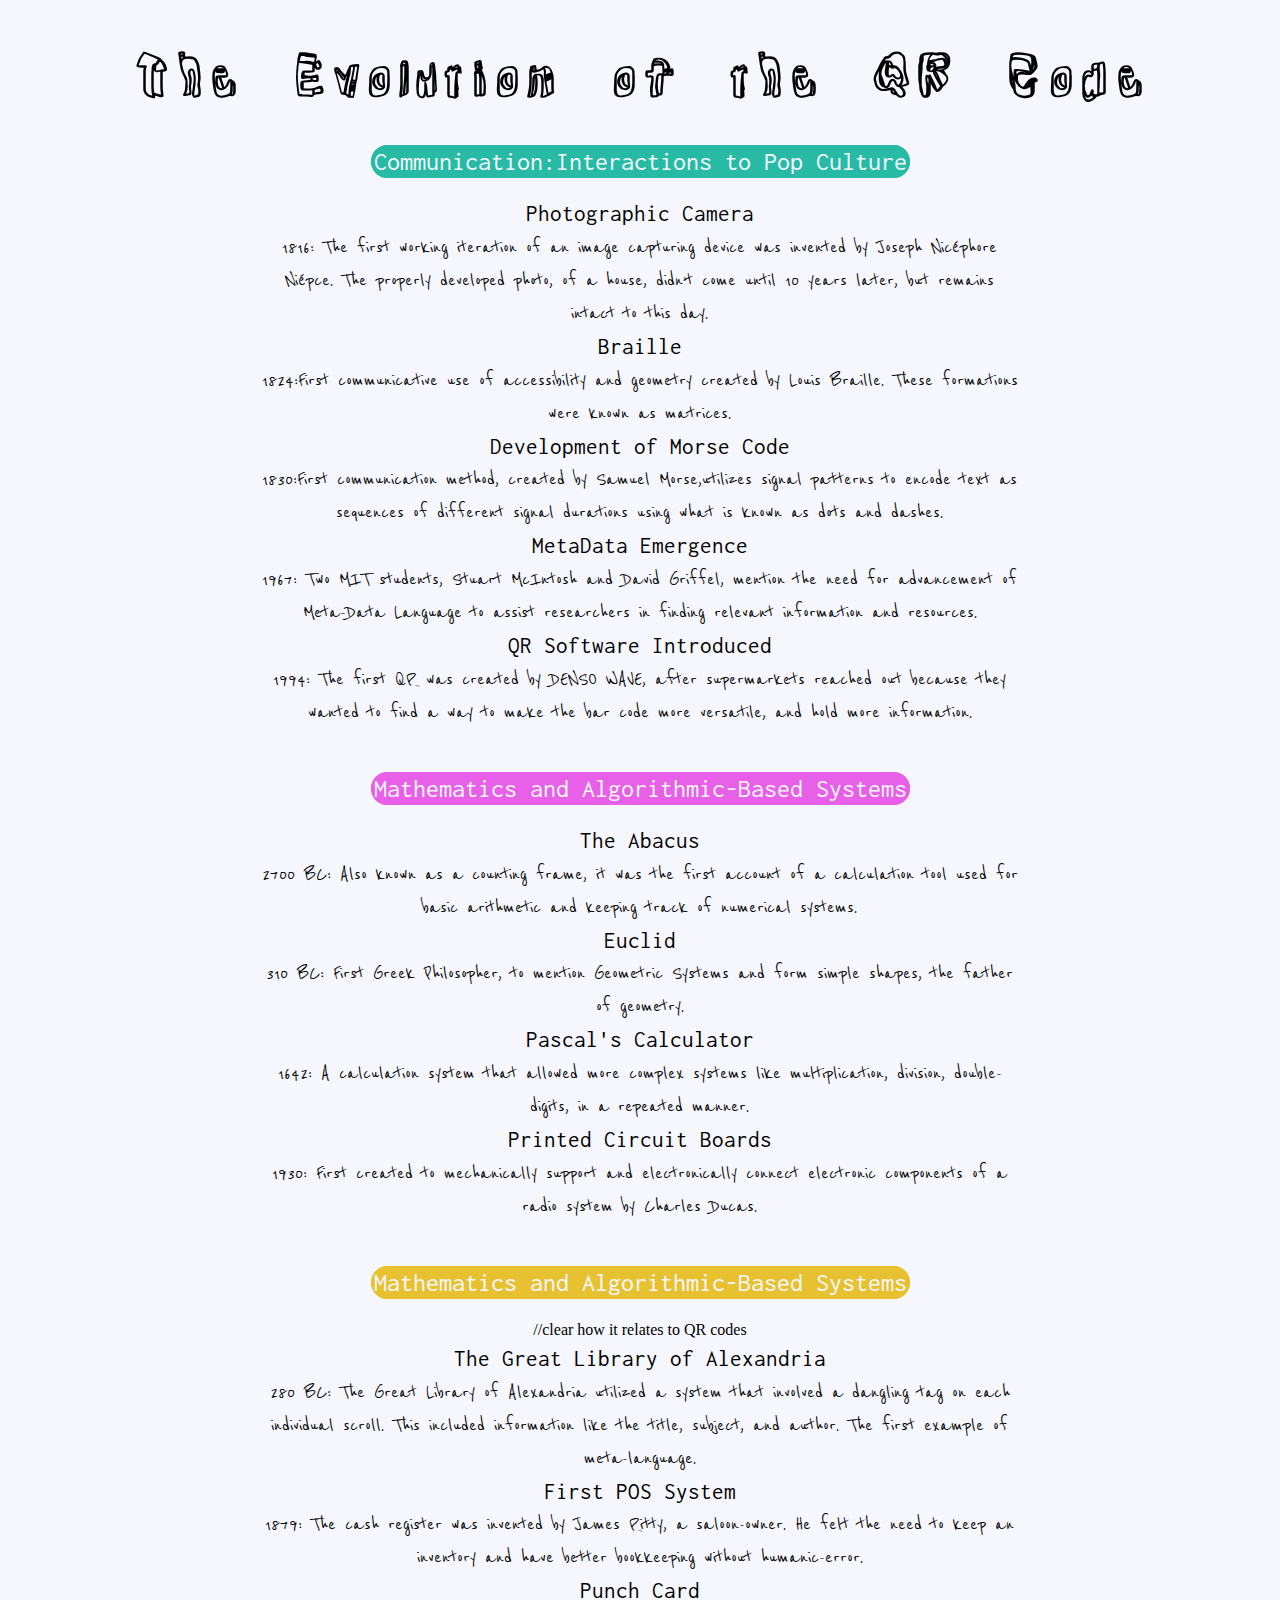
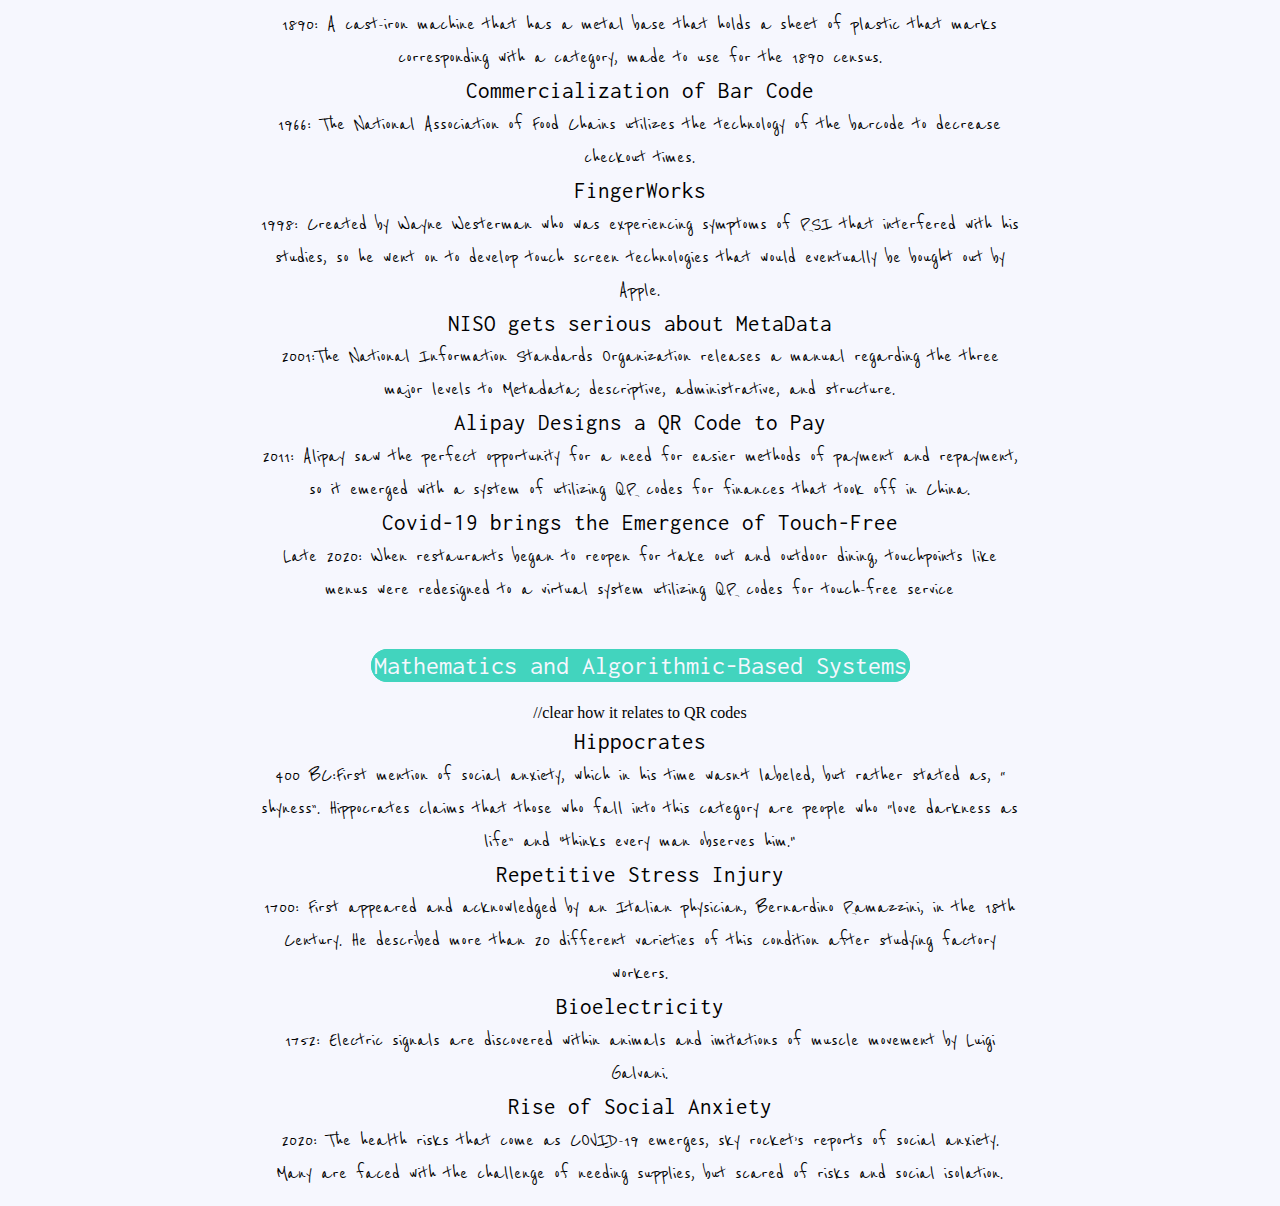
==== legacymap/index.html @ d1afb084 "Add files via upload" ====
<!DOCTYPE html>
<html lang="en" dir="ltr">
  <head>
    <link rel="stylesheet" href="styles.css">
    <link rel="preconnect" href="https://fonts.googleapis.com">
    <link rel="preconnect" href="https://fonts.gstatic.com" crossorigin>
    <link href="https://fonts.googleapis.com/css2?family=Inconsolata:wght@500&family=Reenie+Beanie&family=Rock+3D&display=swap" rel="stylesheet">
    <meta charset="utf-8">
    <title>Draft Two of Evolution of QR Code</title>
  </head>
  <body>
    <h1> The Evolution of the QR Code </h1>
    <div class="Communication:Interactions to Pop Culture">
      <p1> Communication:Interactions to Pop Culture </p1>
      <dl>
        <dt>Photographic Camera</dt>
        <dd>1816: The first working iteration of an image capturing device was invented by Joseph Nicéphore Niépce. The properly developed photo, of a house, didn’t come until 10 years later, but remains intact to this day.</dd>
        <dt>Braille</dt>
        <dd>1824:First communicative use of accessibility and geometry created by Louis Braille. These formations were known as matrices.</dd>
        <dt>Development of Morse Code</dt>
        <dd>1830:First communication method, created by Samuel Morse,utilizes signal patterns to encode text as sequences of different signal durations using what is known as dots and dashes. </dd>
        <dt>MetaData Emergence</dt>
        <dd>1967: Two MIT students, Stuart McIntosh and David Griffel, mention the need for advancement of Meta-Data Language to assist researchers in finding relevant information and resources.</dd>
        <dt>QR Software Introduced </dt>
        <dd>1994: The first QR was created by DENSO WAVE, after supermarkets reached out because they wanted to find a way to make the bar code more versatile, and hold more information. </dd>
      </dl>
        &nbsp;
      <div class="Mathematics and Algorithmic-Based Systems">
        <p2> Mathematics and Algorithmic-Based Systems </p2>
        <dl>
          <dt>The Abacus</dt>
          <dd>2700 BC: Also known as a counting frame, it was the first account of a calculation tool used for basic arithmetic and keeping track of numerical systems.</dd>
          <dt>Euclid</dt>
          <dd>310 BC: First Greek Philosopher, to mention Geometric Systems and form simple shapes, the father of geometry.</dd>
          <dt>Pascal's Calculator</dt>
          <dd>1642: A calculation system that allowed more complex systems like multiplication, division, double-digits, in a repeated manner.</dd>
          <dt>Printed Circuit Boards</dt>
          <dd>1930: First created to mechanically support and electronically connect electronic components of a radio system by Charles Ducas. </dd>
        </dl>
        &nbsp;
        <div class="Systems and their Uses: From Government, to Health, to Finance">
          <p3> Mathematics and Algorithmic-Based Systems </p3>
          <dl> //clear how it relates to QR codes
            <dt>The Great Library of Alexandria</dt>
            <dd>280 BC: The Great Library of Alexandria utilized a system that involved a dangling tag on each individual scroll. This included information like the title, subject, and author. The first example of meta-language.</dd>
            <dt>First POS System</dt>
            <dd>1879: The cash register was invented by James Ritty, a saloon-owner. He felt the need to keep an inventory and have better bookkeeping without humanic-error. </dd>
            <dt>Punch Card</dt>
            <dd>1890: A cast-iron machine that has a metal base that holds a sheet of plastic that marks corresponding with a category, made to use for the 1890 census.</dd>
            <dt>Commercialization of Bar Code</dt>
            <dd>1966: The National Association of Food Chains utilizes the technology of the barcode to decrease checkout times.</dd>
            <dt>FingerWorks</dt>
            <dd>1998: Created by Wayne Westerman who was experiencing symptoms of RSI that interfered with his studies, so he went on to develop touch screen technologies that would eventually be bought out by Apple. </dd>
            <dt>NISO gets serious about MetaData</dt>
            <dd>2001:The National Information Standards Organization releases a manual regarding the three major levels to Metadata; descriptive, administrative, and structure.</dd>
            <dt>Alipay Designs a QR Code to Pay</dt>
            <dd>2011: Alipay saw the perfect opportunity for a need for easier methods of payment and repayment, so it emerged with a system of utilizing QR codes for finances that took off in China. </dd>
            <dt>Covid-19 brings the Emergence of Touch-Free</dt>
            <dd>Late 2020: When restaurants began to reopen for take out and outdoor dining, touchpoints like menus were redesigned to a virtual system utilizing QR codes for touch-free service</dd>
          </dl>
          &nbsp;
          <div class="The Individual: Their Usage and Nautral Humanistic Influences ">
            <p4> Mathematics and Algorithmic-Based Systems </p4>
            <dl> //clear how it relates to QR codes
              <dt>Hippocrates</dt>
              <dd>400 BC:First mention of social anxiety, which in his time wasn’t labeled, but rather stated as, “ shyness”. Hippocrates claims that those who fall into this category are people who “love darkness as life” and "thinks every man observes him." </dd>
              <dt>Repetitive Stress Injury</dt>
              <dd>1700: First appeared and acknowledged by an Italian physician, Bernardino Ramazzini, in the 18th Century. He described more than 20 different varieties of this condition after studying factory workers.</dd>
              <dt>Bioelectricity</dt>
              <dd>1752: Electric signals are discovered within animals and imitations of muscle movement by Luigi Galvani. </dd>
              <dt>Rise of Social Anxiety </dt>
              <dd>2020: The health risks that come as COVID-19 emerges, sky rocket’s reports of social anxiety. Many are faced with the challenge of needing supplies, but scared of risks and social isolation. </dd>
            </dl>
          </div>
        </div>
      </div>
    </div>
    <a
  </body>
</html>
---- legacymap/styles.css ----
body {
  background-color: #f6f7fe;
  text-align: center;
  line-height: 1.5;
}

h1 {
  font-family: 'Rock 3D', cursive;
  font-size: 50px;
  text-align: center;
}

p1 {
  border:3px solid;
  background: #27BAA4;
  font-size: 26px;
  color: #f6f7fe;
  border-color: #27BAA4;
  border-radius: 40px;
  font-family: 'Inconsolata', monospace;
}

p2 {
  border:3px solid;
  background: #E85FE8;
  font-size: 26px;
  color: #f6f7fe;
  border-color: #E85FE8;
  border-radius: 40px;
  font-family: 'Inconsolata', monospace;
}

p3 {
  border:3px solid;
  background: #E8C131;
  font-size: 26px;
  color: #f6f7fe;
  border-color: #E8C131;
  border-radius: 40px;
  font-family: 'Inconsolata', monospace;
}

p4 {
  border:3px solid;
  background: #42D4BE;
  font-size: 26px;
  color: #f6f7fe;
  border-color: #42D4BE;
  border-radius: 40px;
  font-family: 'Inconsolata', monospace;
}


dt {
  font-size: 22.5px;
  font-family: 'Inconsolata', monospace;
  margin: auto;
  width: 60%;
  border: .5px solid #00000;
}

dd {
  font-size: 22px;
  font-family: 'Reenie Beanie', cursive;
  margin: auto;
  width: 60%;
  border: .5px solid #00000;
}
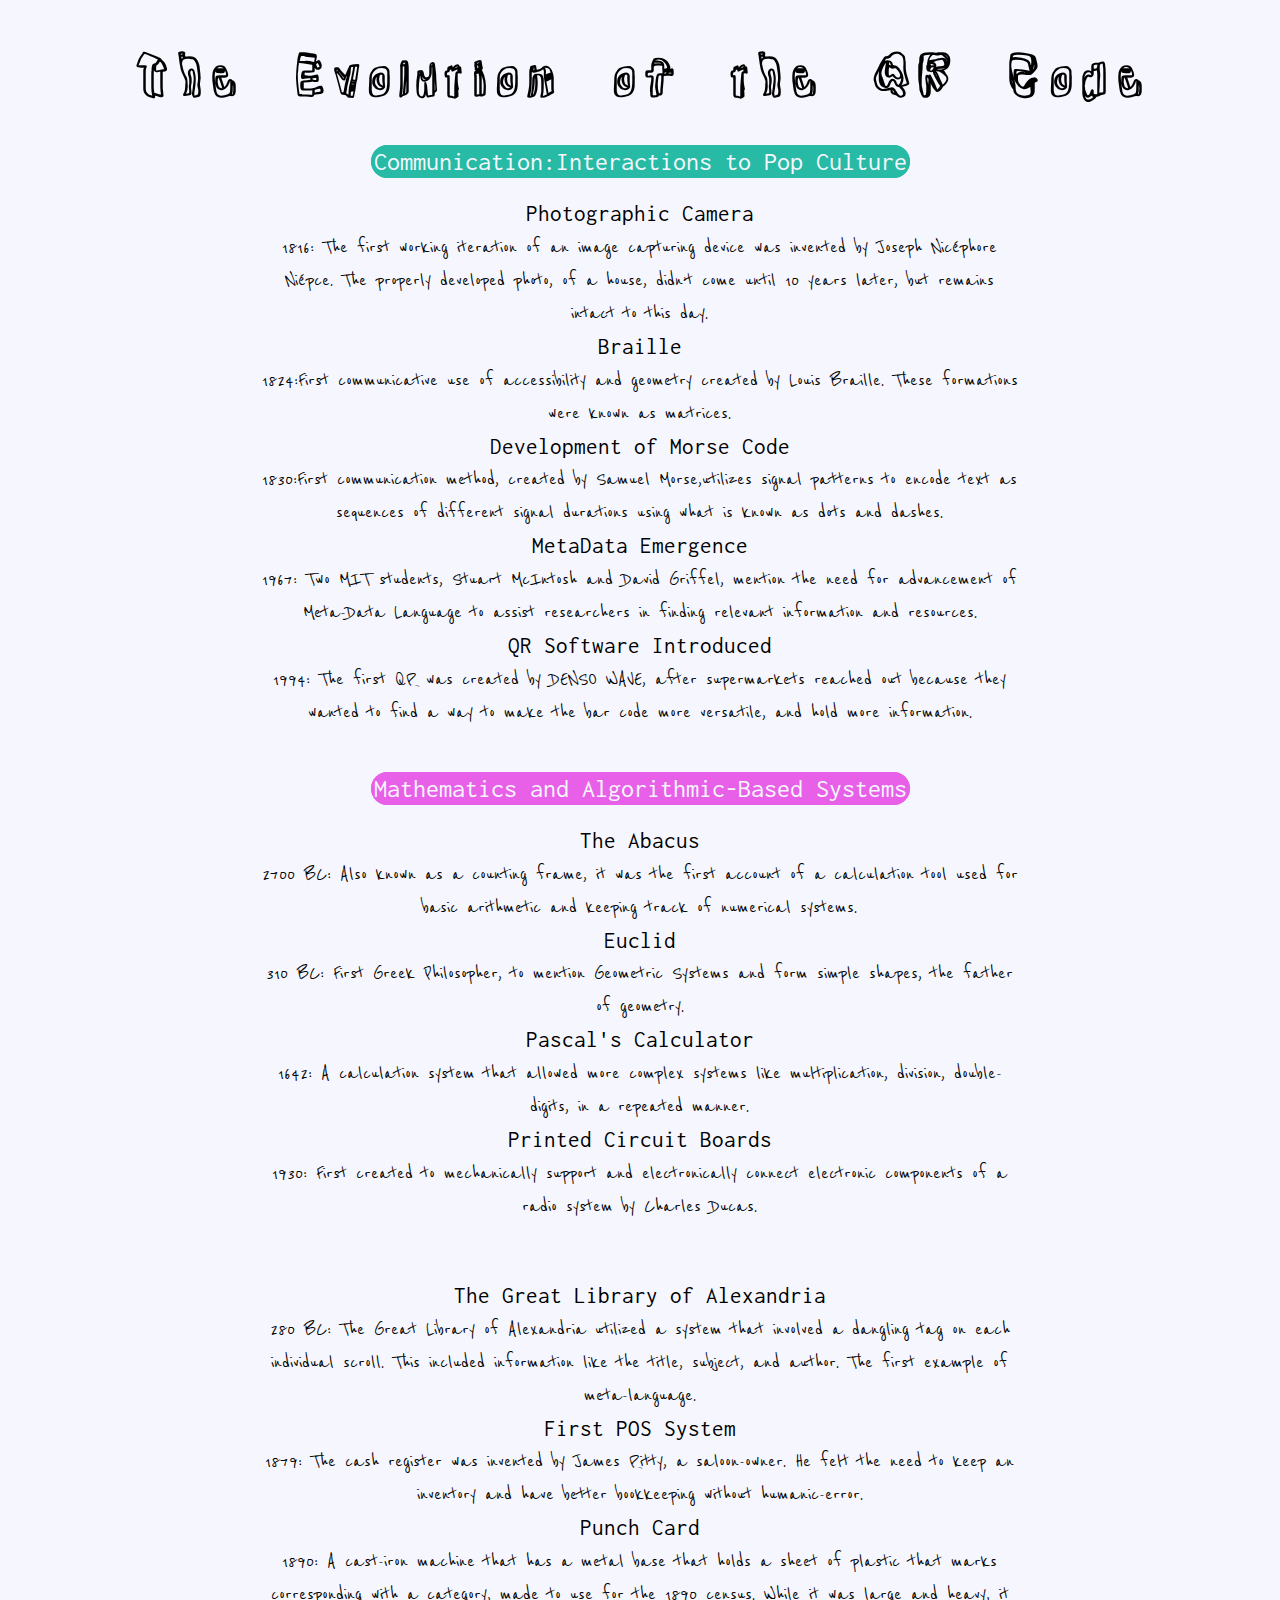
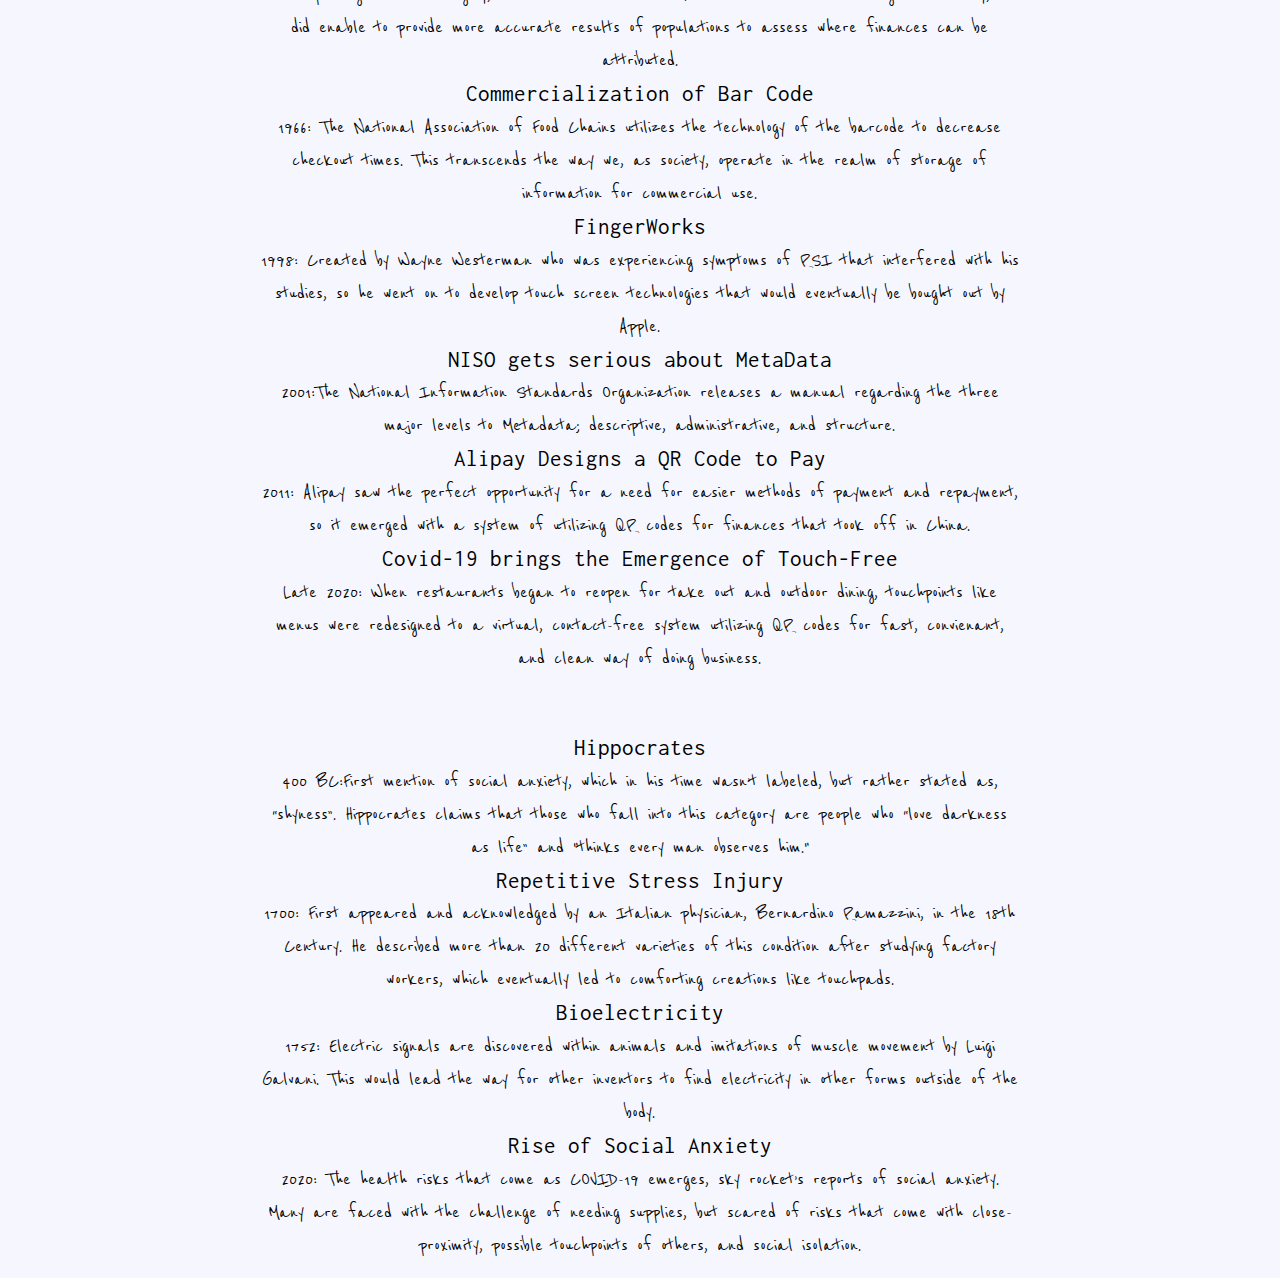
==== commit fc7ed524: "Update index.html" ====
--- a/legacymap/index.html
+++ b/legacymap/index.html
@@ -39,16 +39,15 @@
         </dl>
         &nbsp;
         <div class="Systems and their Uses: From Government, to Health, to Finance">
-          <p3> Mathematics and Algorithmic-Based Systems </p3>
-          <dl> //clear how it relates to QR codes
+          <dl>
             <dt>The Great Library of Alexandria</dt>
             <dd>280 BC: The Great Library of Alexandria utilized a system that involved a dangling tag on each individual scroll. This included information like the title, subject, and author. The first example of meta-language.</dd>
             <dt>First POS System</dt>
             <dd>1879: The cash register was invented by James Ritty, a saloon-owner. He felt the need to keep an inventory and have better bookkeeping without humanic-error. </dd>
             <dt>Punch Card</dt>
-            <dd>1890: A cast-iron machine that has a metal base that holds a sheet of plastic that marks corresponding with a category, made to use for the 1890 census.</dd>
+            <dd>1890: A cast-iron machine that has a metal base that holds a sheet of plastic that marks corresponding with a category, made to use for the 1890 census. While it was large and heavy, it did enable to provide more accurate results of populations to assess where finances can be attributed.</dd>
             <dt>Commercialization of Bar Code</dt>
-            <dd>1966: The National Association of Food Chains utilizes the technology of the barcode to decrease checkout times.</dd>
+            <dd>1966: The National Association of Food Chains utilizes the technology of the barcode to decrease checkout times. This transcends the way we, as society, operate in the realm of storage of information for commercial use. </dd>
             <dt>FingerWorks</dt>
             <dd>1998: Created by Wayne Westerman who was experiencing symptoms of RSI that interfered with his studies, so he went on to develop touch screen technologies that would eventually be bought out by Apple. </dd>
             <dt>NISO gets serious about MetaData</dt>
@@ -56,25 +55,23 @@
             <dt>Alipay Designs a QR Code to Pay</dt>
             <dd>2011: Alipay saw the perfect opportunity for a need for easier methods of payment and repayment, so it emerged with a system of utilizing QR codes for finances that took off in China. </dd>
             <dt>Covid-19 brings the Emergence of Touch-Free</dt>
-            <dd>Late 2020: When restaurants began to reopen for take out and outdoor dining, touchpoints like menus were redesigned to a virtual system utilizing QR codes for touch-free service</dd>
+            <dd>Late 2020: When restaurants began to reopen for take out and outdoor dining, touchpoints like menus were redesigned to a virtual, contact-free system utilizing QR codes for fast, convienant, and clean way of doing business.</dd>
           </dl>
           &nbsp;
           <div class="The Individual: Their Usage and Nautral Humanistic Influences ">
-            <p4> Mathematics and Algorithmic-Based Systems </p4>
-            <dl> //clear how it relates to QR codes
+            <dl>
               <dt>Hippocrates</dt>
-              <dd>400 BC:First mention of social anxiety, which in his time wasn’t labeled, but rather stated as, “ shyness”. Hippocrates claims that those who fall into this category are people who “love darkness as life” and "thinks every man observes him." </dd>
+              <dd>400 BC:First mention of social anxiety, which in his time wasn’t labeled, but rather stated as, “shyness”. Hippocrates claims that those who fall into this category are people who “love darkness as life” and "thinks every man observes him." </dd>
               <dt>Repetitive Stress Injury</dt>
-              <dd>1700: First appeared and acknowledged by an Italian physician, Bernardino Ramazzini, in the 18th Century. He described more than 20 different varieties of this condition after studying factory workers.</dd>
+              <dd>1700: First appeared and acknowledged by an Italian physician, Bernardino Ramazzini, in the 18th Century. He described more than 20 different varieties of this condition after studying factory workers, which eventually led to comforting creations like touchpads. </dd>
               <dt>Bioelectricity</dt>
-              <dd>1752: Electric signals are discovered within animals and imitations of muscle movement by Luigi Galvani. </dd>
+              <dd>1752: Electric signals are discovered within animals and imitations of muscle movement by Luigi Galvani. This would lead the way for other inventors to find electricity in other forms outside of the body.</dd>
               <dt>Rise of Social Anxiety </dt>
-              <dd>2020: The health risks that come as COVID-19 emerges, sky rocket’s reports of social anxiety. Many are faced with the challenge of needing supplies, but scared of risks and social isolation. </dd>
+              <dd>2020: The health risks that come as COVID-19 emerges, sky rocket’s reports of social anxiety. Many are faced with the challenge of needing supplies, but scared of risks that come with close-proximity, possible touchpoints of others, and social isolation. </dd>
             </dl>
           </div>
         </div>
       </div>
     </div>
-    <a
   </body>
 </html>
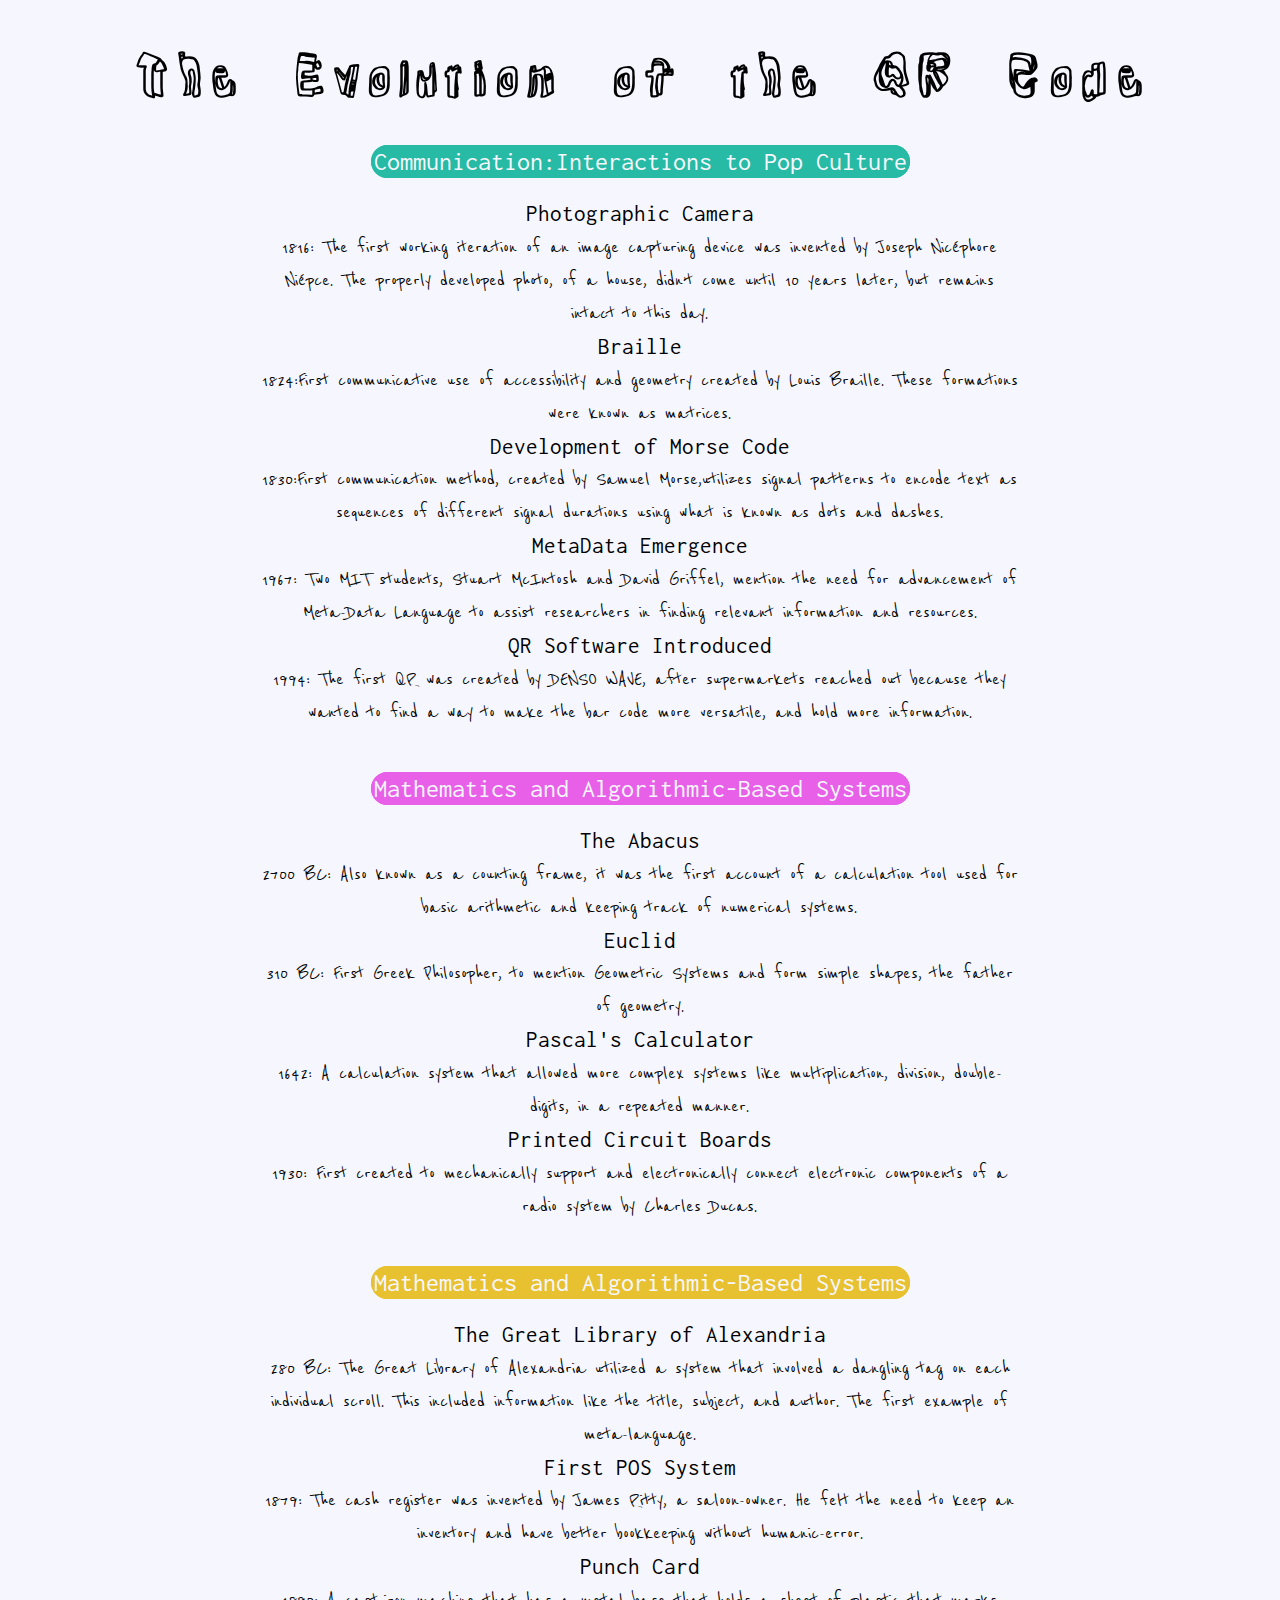
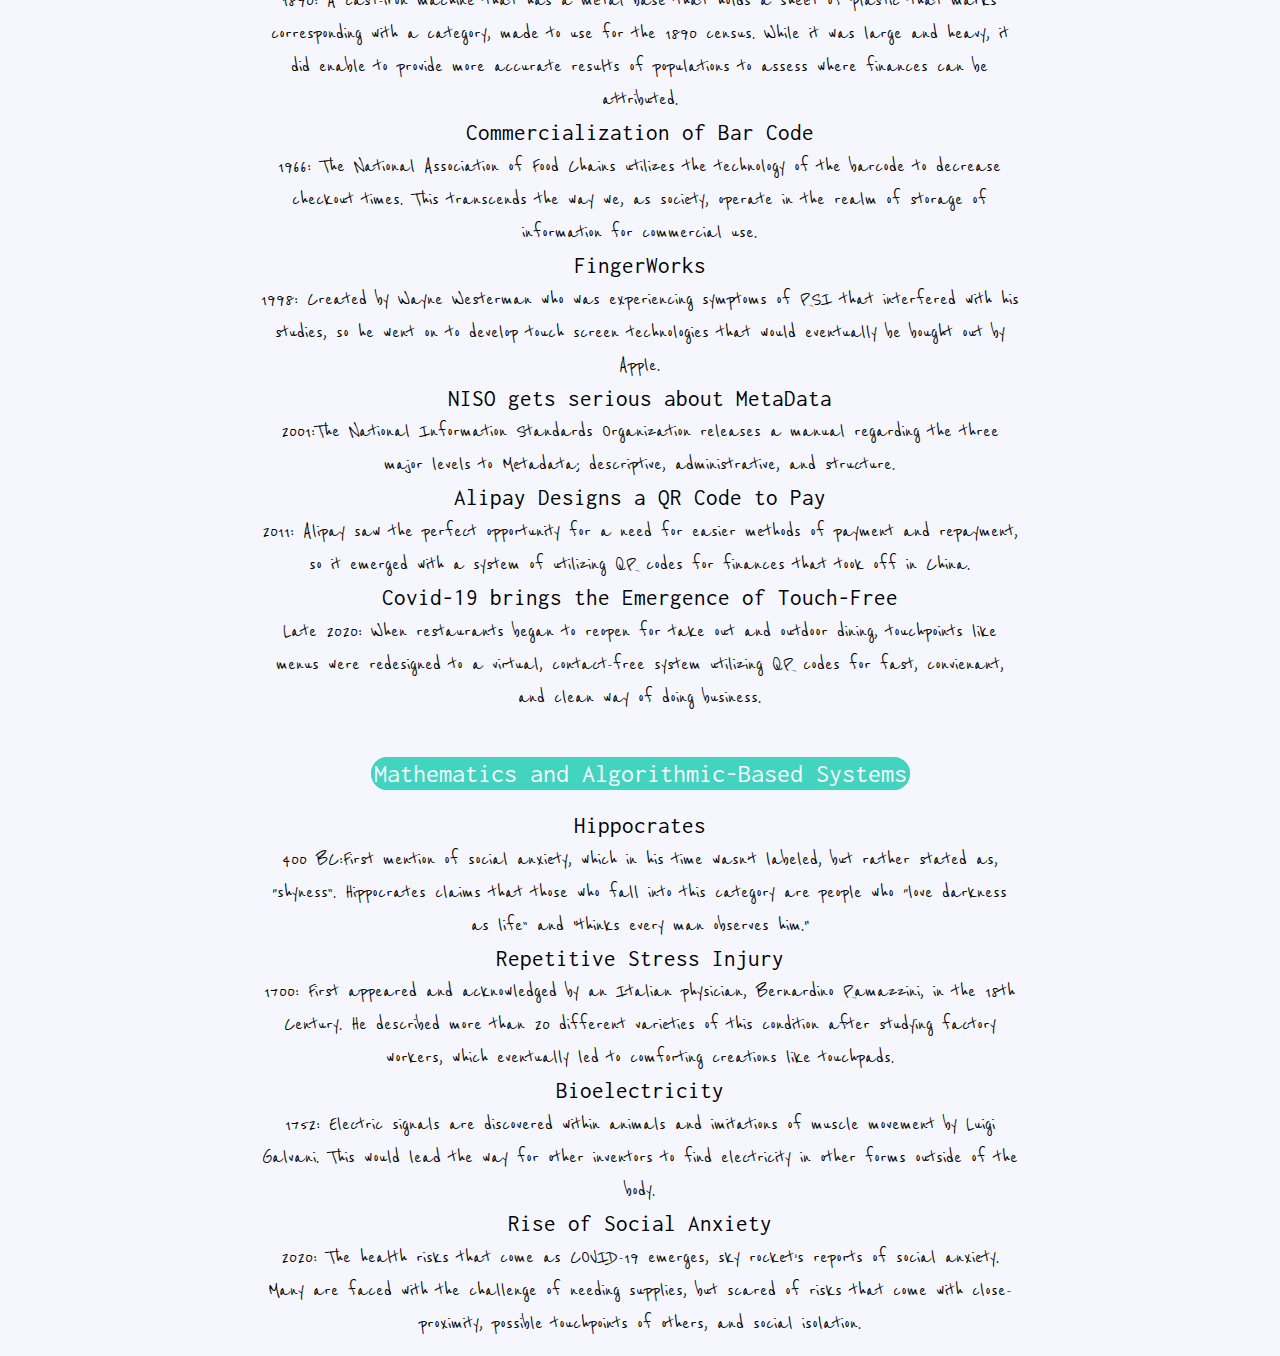
==== commit bb0fecc0: "Update index.html" ====
--- a/legacymap/index.html
+++ b/legacymap/index.html
@@ -39,6 +39,7 @@
         </dl>
         &nbsp;
         <div class="Systems and their Uses: From Government, to Health, to Finance">
+          <p3> Mathematics and Algorithmic-Based Systems </p3>
           <dl>
             <dt>The Great Library of Alexandria</dt>
             <dd>280 BC: The Great Library of Alexandria utilized a system that involved a dangling tag on each individual scroll. This included information like the title, subject, and author. The first example of meta-language.</dd>
@@ -59,6 +60,7 @@
           </dl>
           &nbsp;
           <div class="The Individual: Their Usage and Nautral Humanistic Influences ">
+            <p4> Mathematics and Algorithmic-Based Systems </p4>
             <dl>
               <dt>Hippocrates</dt>
               <dd>400 BC:First mention of social anxiety, which in his time wasn’t labeled, but rather stated as, “shyness”. Hippocrates claims that those who fall into this category are people who “love darkness as life” and "thinks every man observes him." </dd>
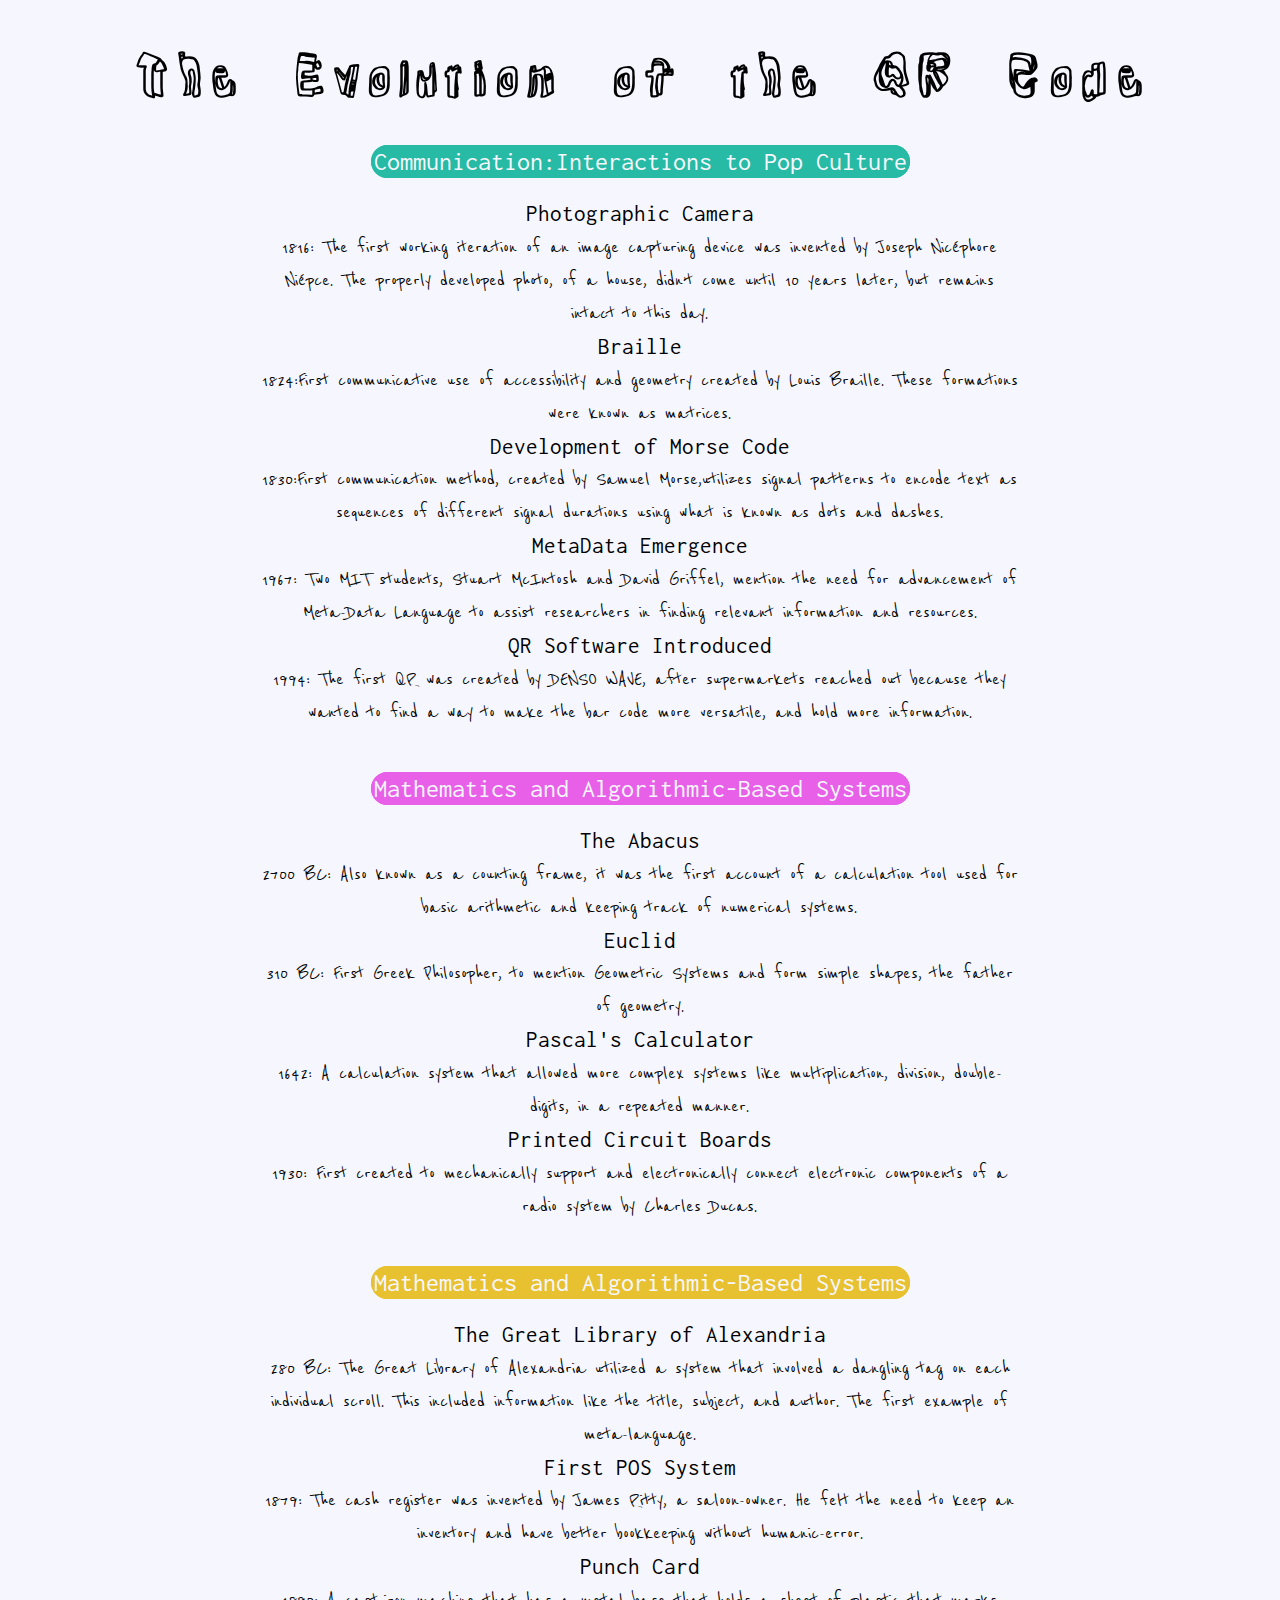
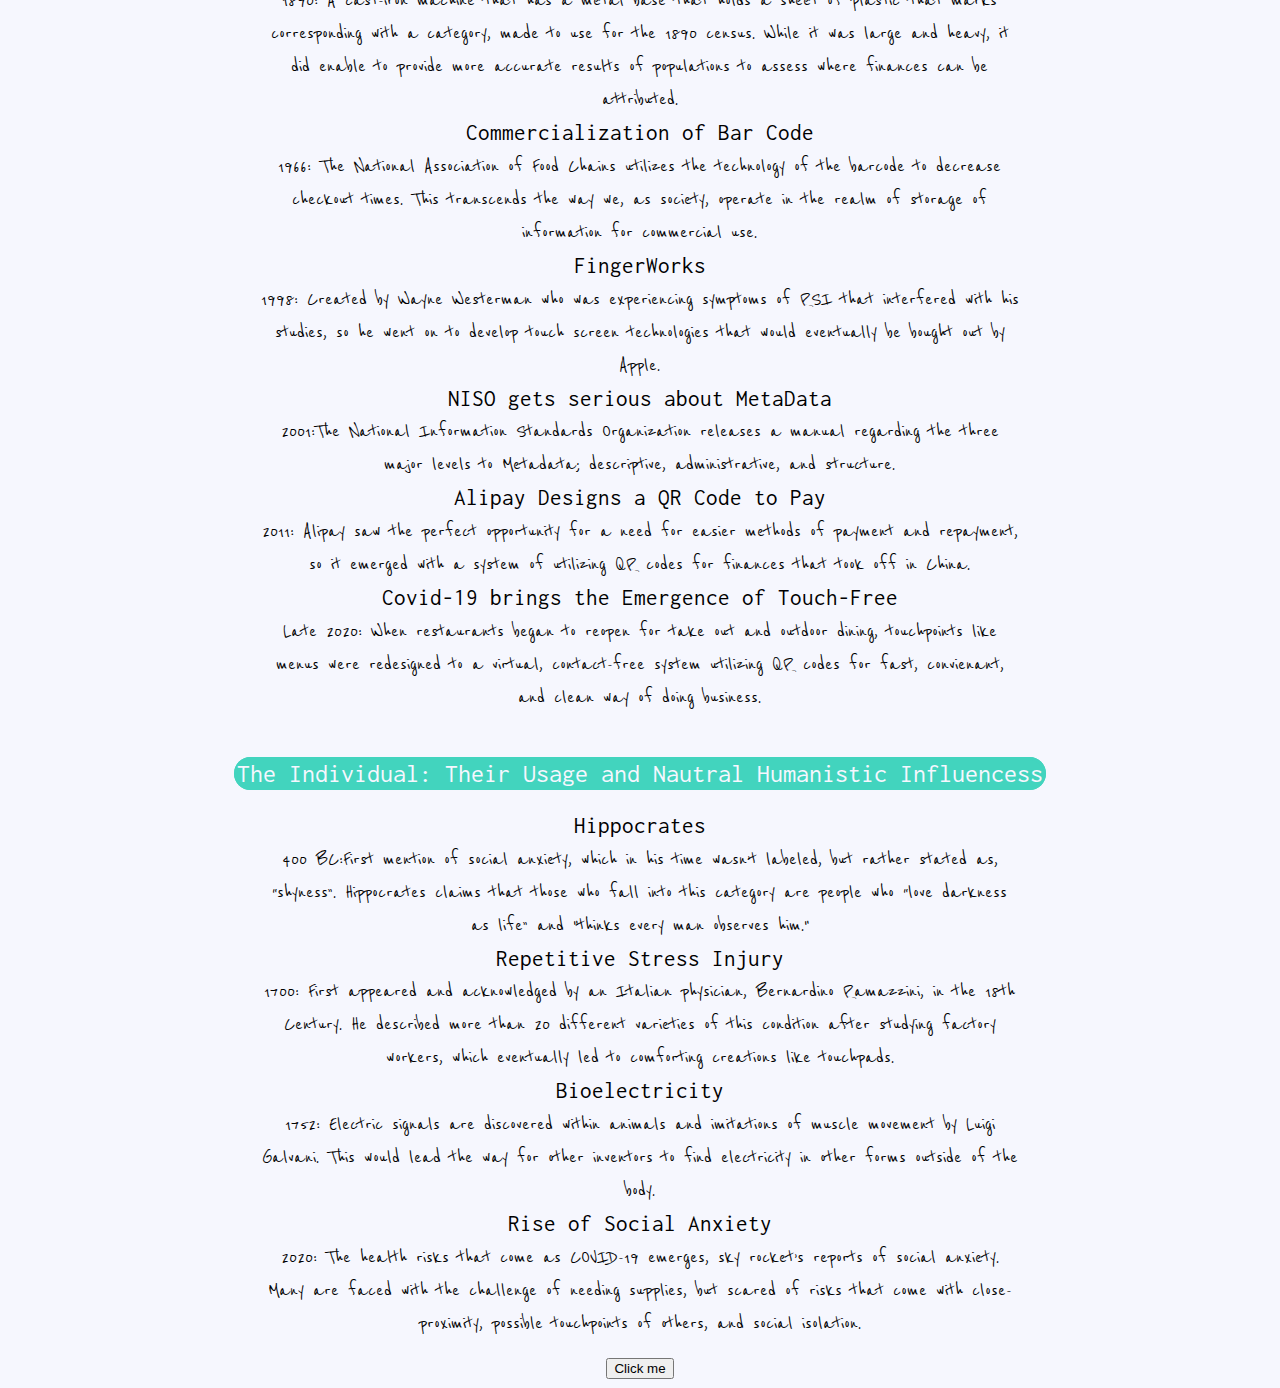
==== commit 2a1b055d: "Update index.html" ====
--- a/legacymap/index.html
+++ b/legacymap/index.html
@@ -60,7 +60,7 @@
           </dl>
           &nbsp;
           <div class="The Individual: Their Usage and Nautral Humanistic Influences ">
-            <p4> Mathematics and Algorithmic-Based Systems </p4>
+            <p4> The Individual: Their Usage and Nautral Humanistic Influencess </p4>
             <dl>
               <dt>Hippocrates</dt>
               <dd>400 BC:First mention of social anxiety, which in his time wasn’t labeled, but rather stated as, “shyness”. Hippocrates claims that those who fall into this category are people who “love darkness as life” and "thinks every man observes him." </dd>
@@ -71,6 +71,7 @@
               <dt>Rise of Social Anxiety </dt>
               <dd>2020: The health risks that come as COVID-19 emerges, sky rocket’s reports of social anxiety. Many are faced with the challenge of needing supplies, but scared of risks that come with close-proximity, possible touchpoints of others, and social isolation. </dd>
             </dl>
+            <button type="submit" formaction="other.html">Click me</button>
           </div>
         </div>
       </div>
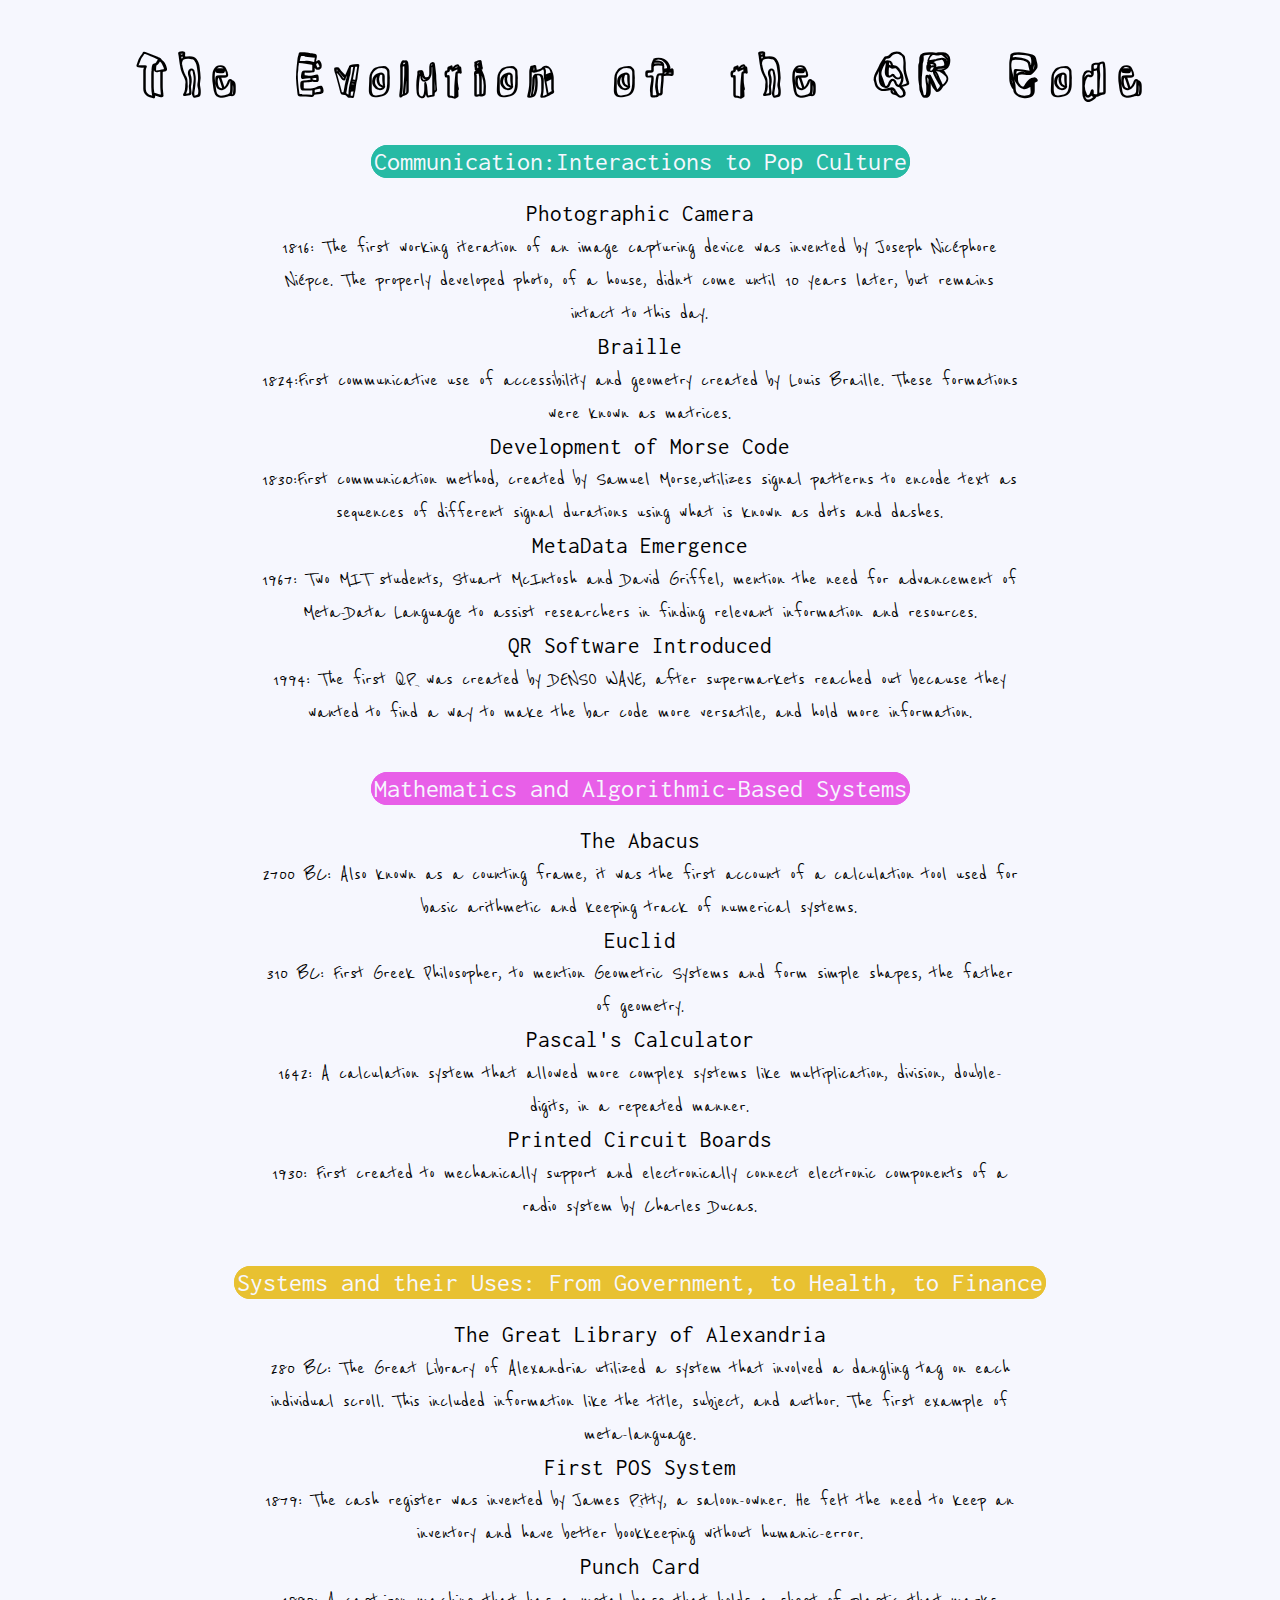
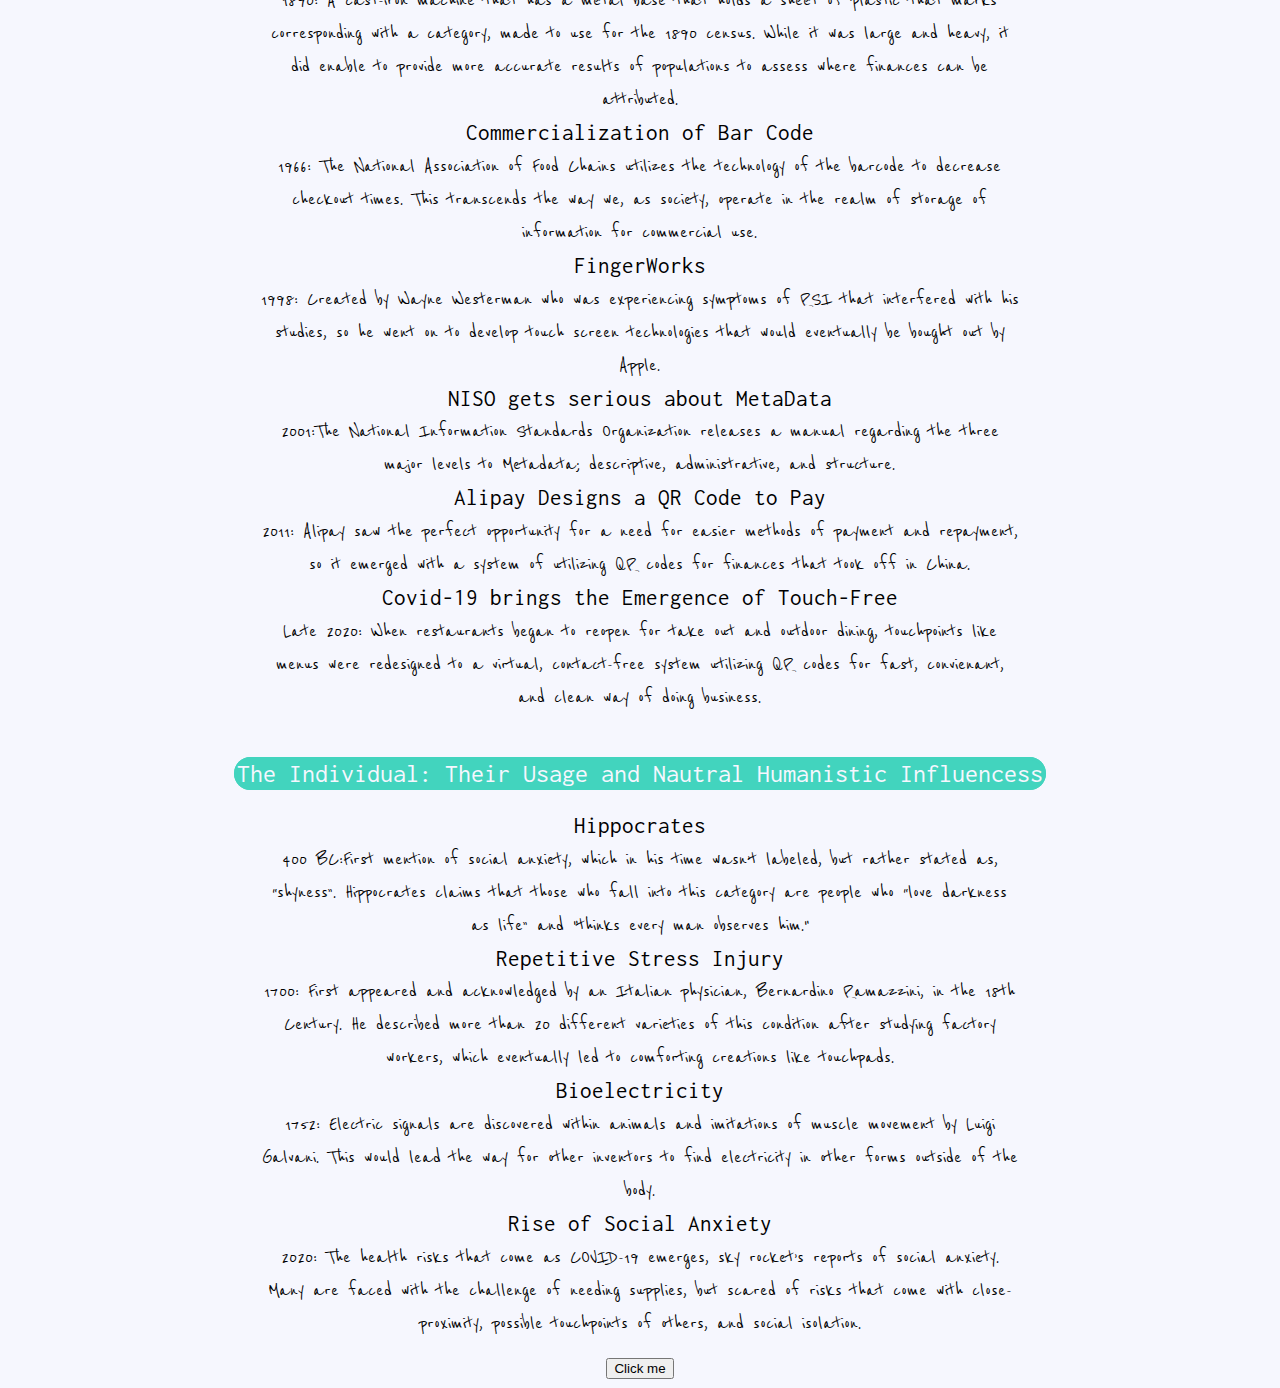
==== commit d8146ba5: "Update index.html" ====
--- a/legacymap/index.html
+++ b/legacymap/index.html
@@ -39,7 +39,7 @@
         </dl>
         &nbsp;
         <div class="Systems and their Uses: From Government, to Health, to Finance">
-          <p3> Mathematics and Algorithmic-Based Systems </p3>
+          <p3> Systems and their Uses: From Government, to Health, to Finance </p3>
           <dl>
             <dt>The Great Library of Alexandria</dt>
             <dd>280 BC: The Great Library of Alexandria utilized a system that involved a dangling tag on each individual scroll. This included information like the title, subject, and author. The first example of meta-language.</dd>
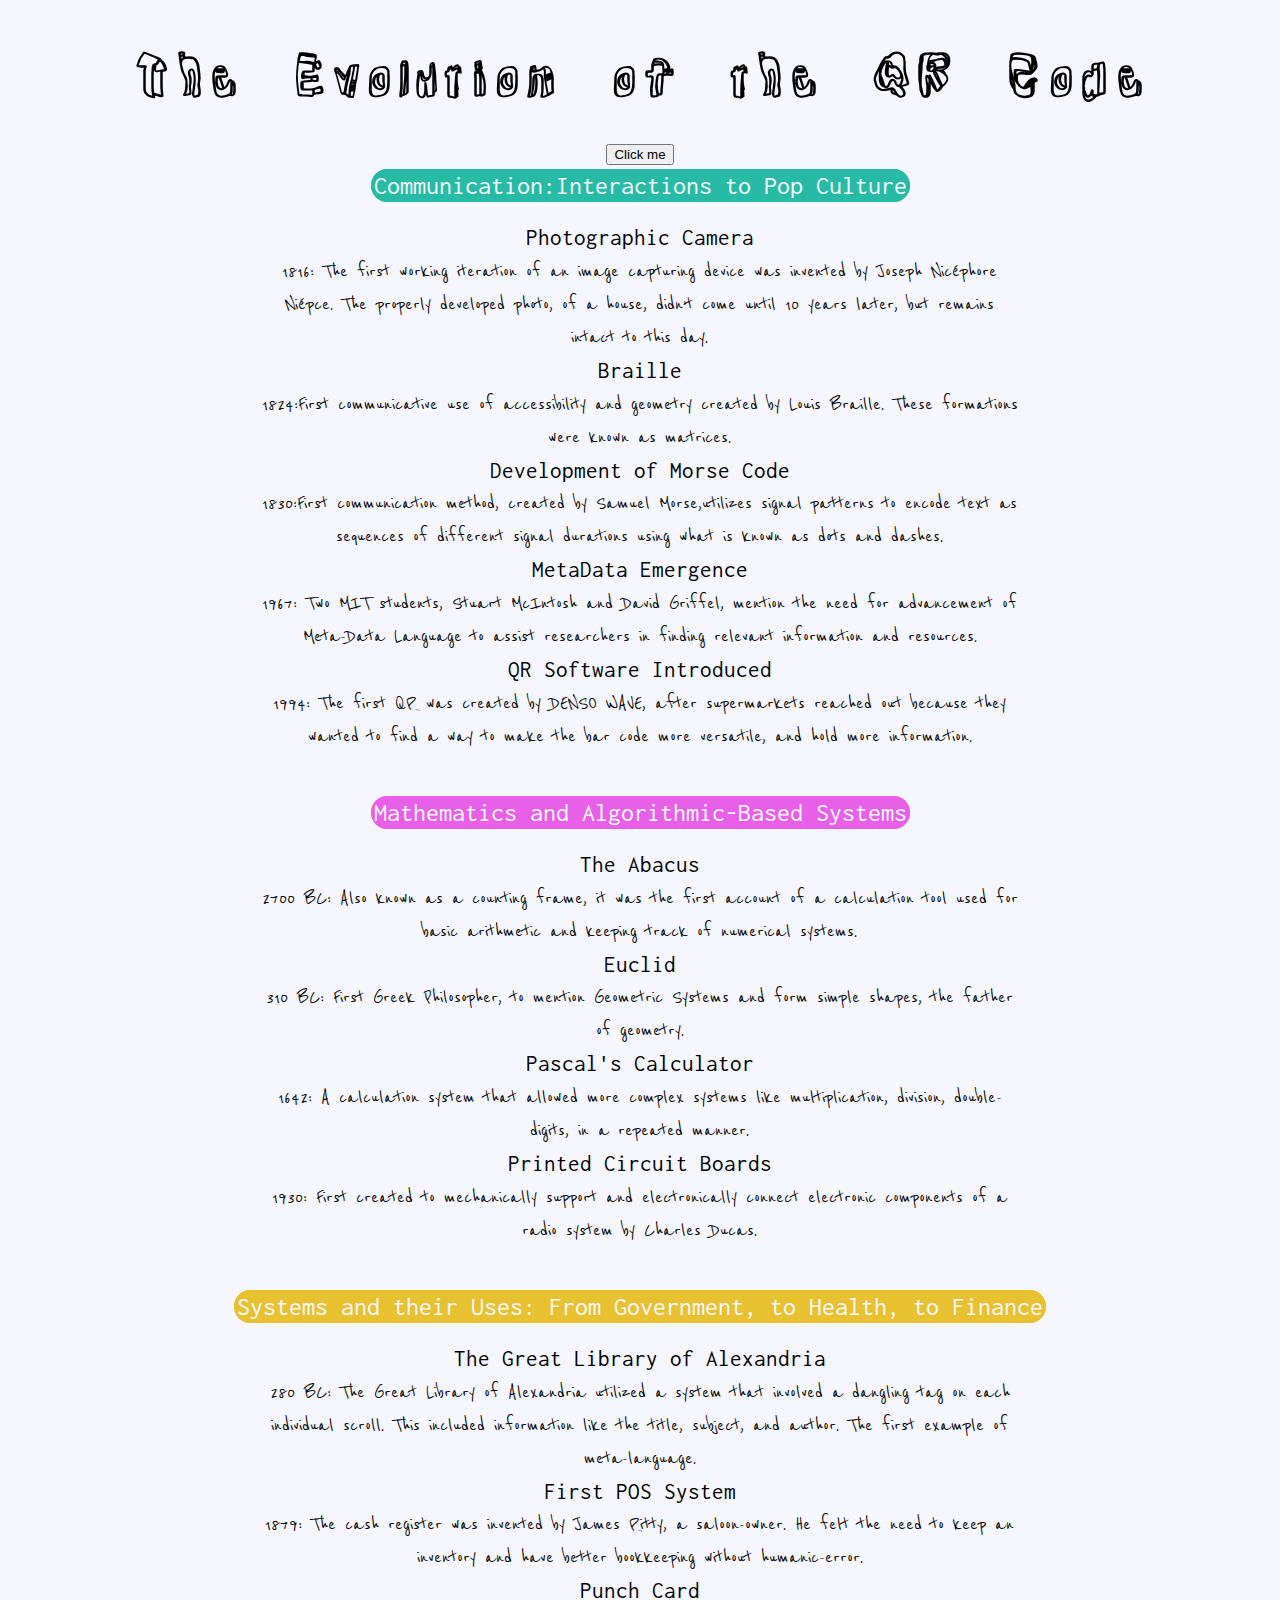
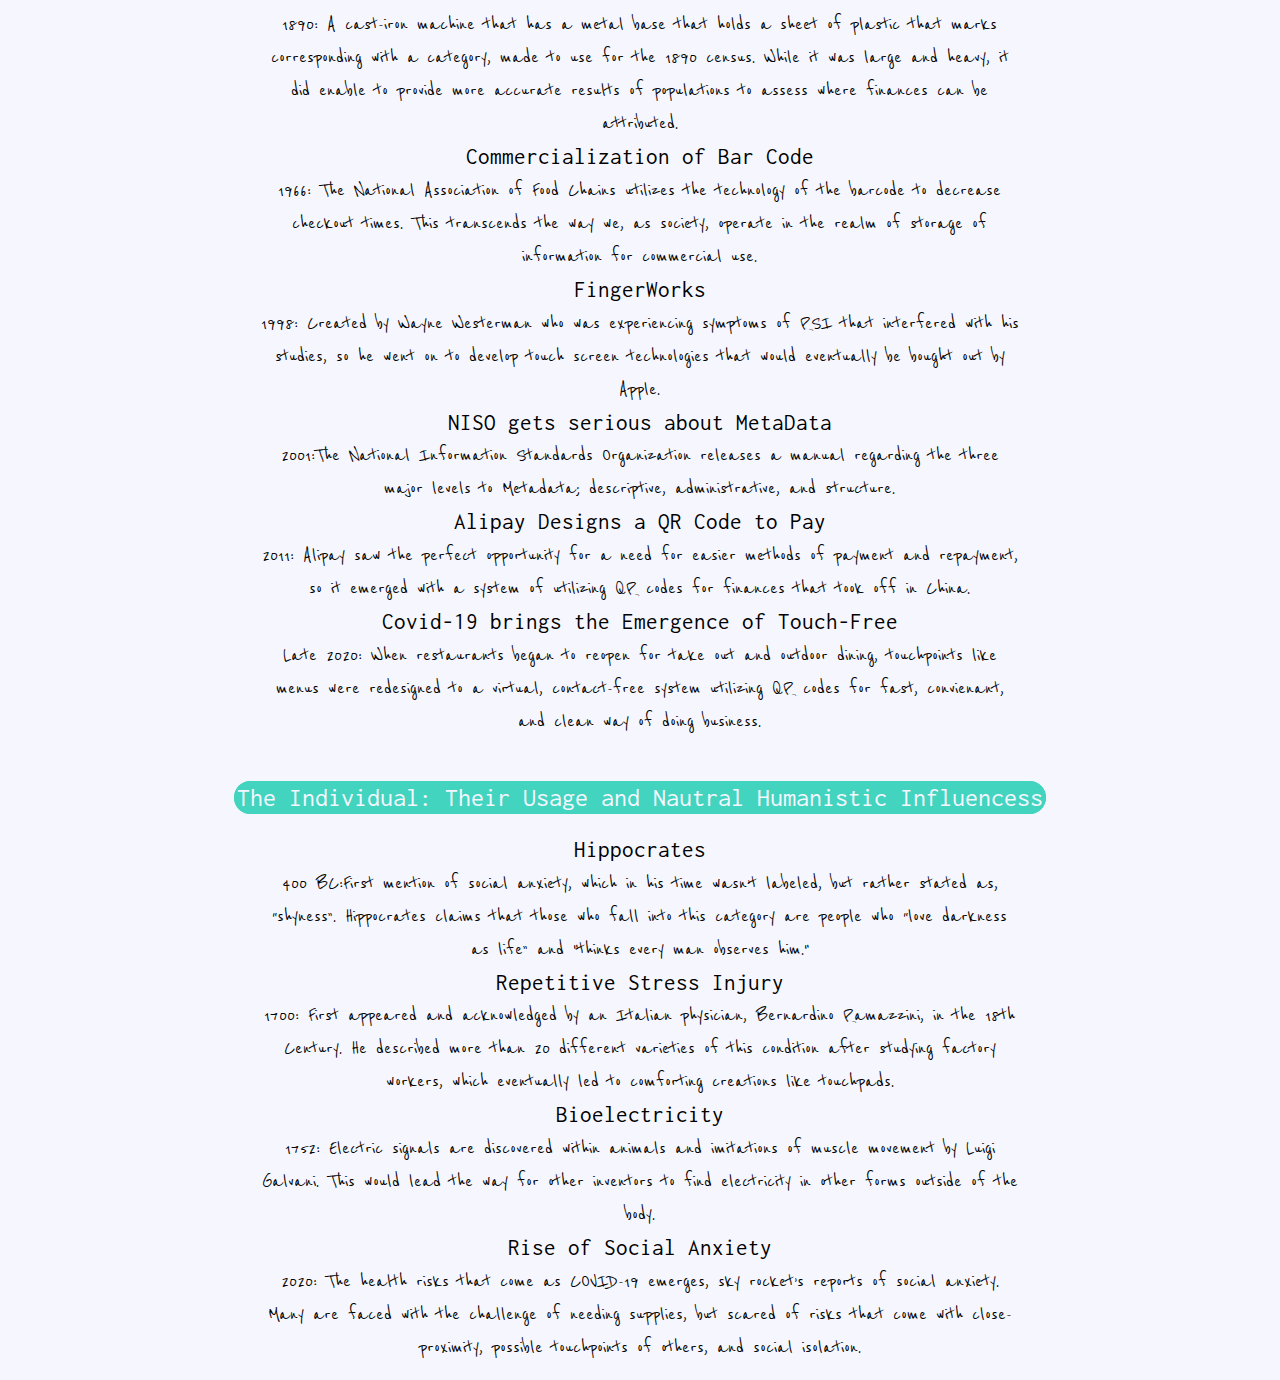
==== commit 7b1445ca: "Update index.html" ====
--- a/legacymap/index.html
+++ b/legacymap/index.html
@@ -10,6 +10,7 @@
   </head>
   <body>
     <h1> The Evolution of the QR Code </h1>
+    <button type="submit" formaction="https://andeb188.github.io/legacymap/other.html">Click me</button>
     <div class="Communication:Interactions to Pop Culture">
       <p1> Communication:Interactions to Pop Culture </p1>
       <dl>
@@ -71,7 +72,6 @@
               <dt>Rise of Social Anxiety </dt>
               <dd>2020: The health risks that come as COVID-19 emerges, sky rocket’s reports of social anxiety. Many are faced with the challenge of needing supplies, but scared of risks that come with close-proximity, possible touchpoints of others, and social isolation. </dd>
             </dl>
-            <button type="submit" formaction="other.html">Click me</button>
           </div>
         </div>
       </div>
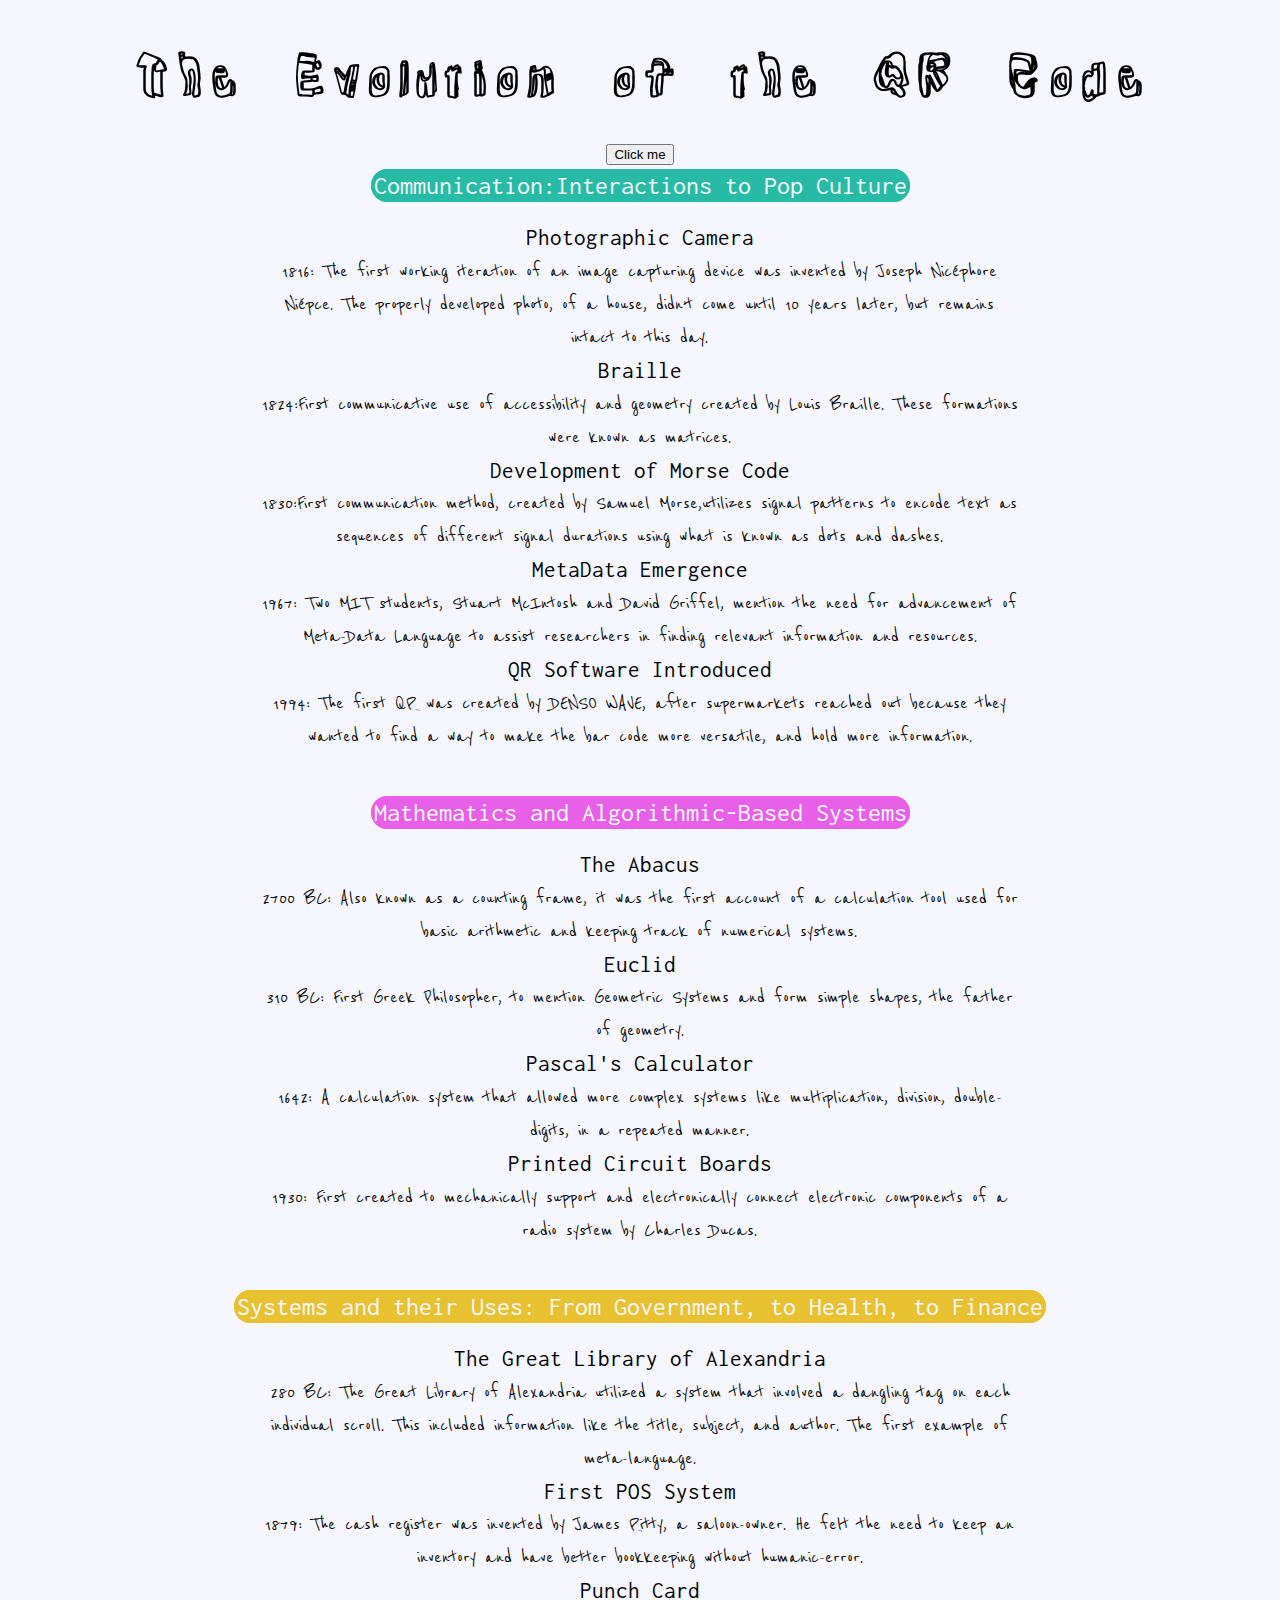
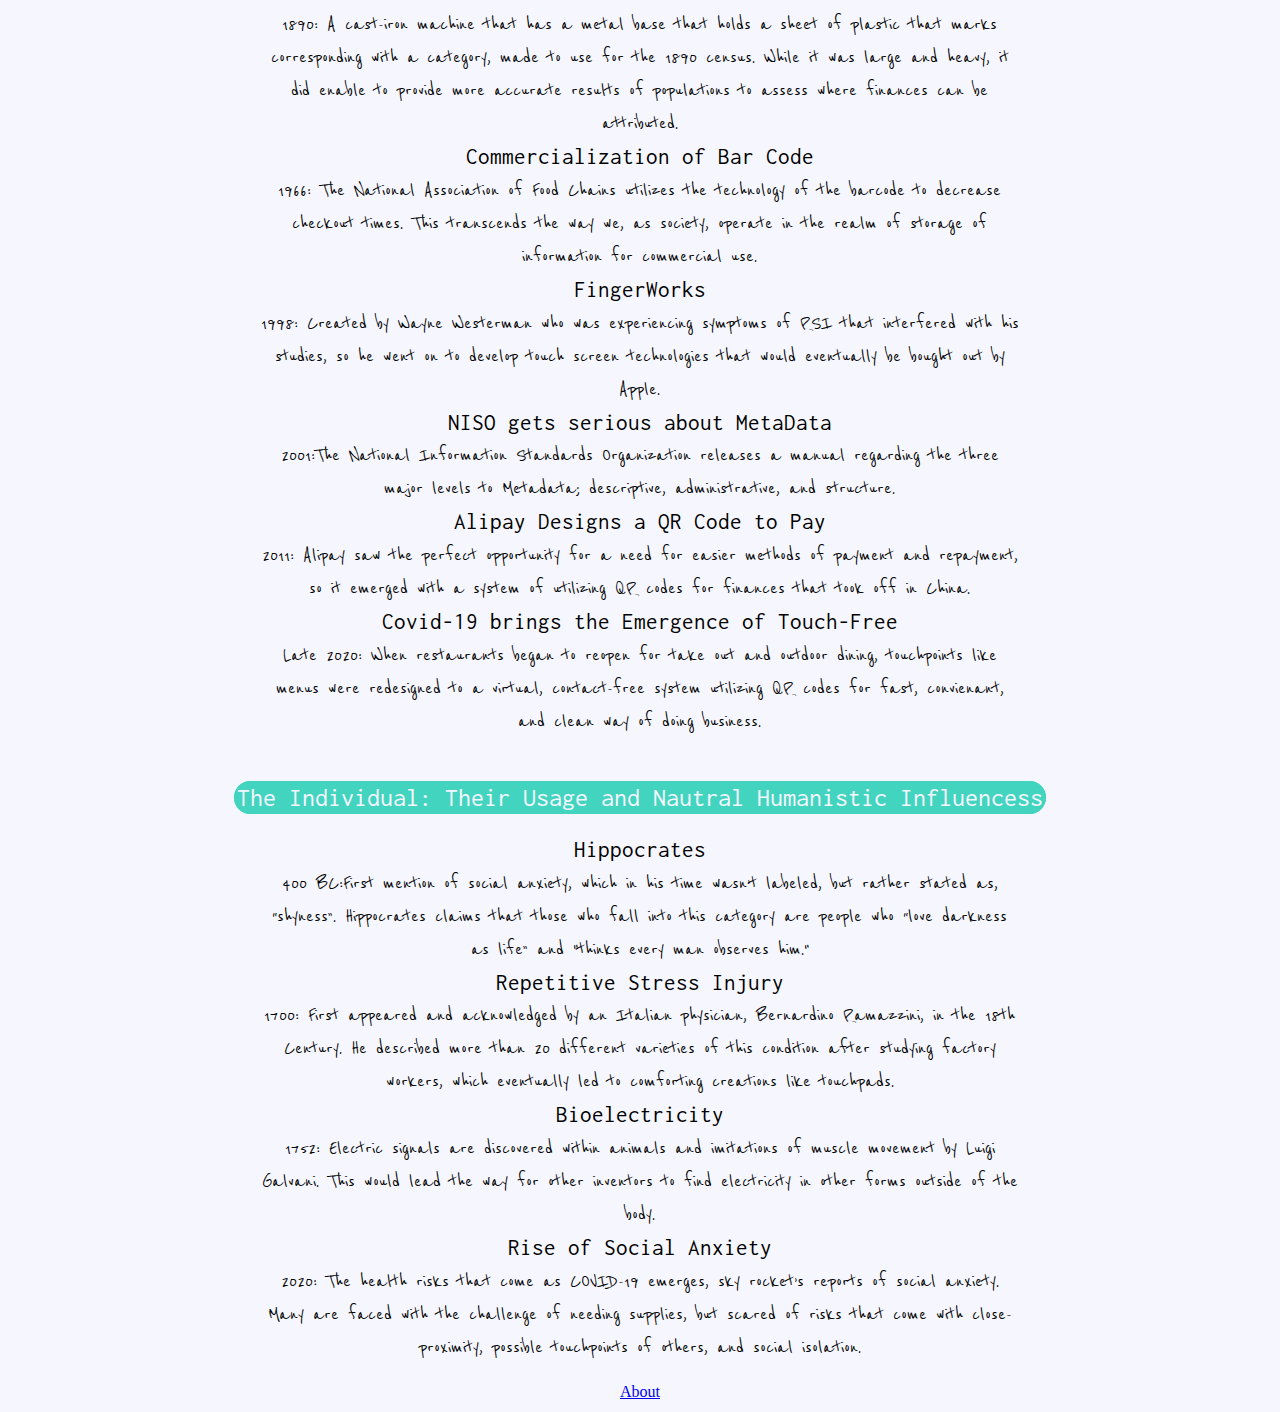
==== commit 93ceedde: "Update index.html" ====
--- a/legacymap/index.html
+++ b/legacymap/index.html
@@ -72,6 +72,7 @@
               <dt>Rise of Social Anxiety </dt>
               <dd>2020: The health risks that come as COVID-19 emerges, sky rocket’s reports of social anxiety. Many are faced with the challenge of needing supplies, but scared of risks that come with close-proximity, possible touchpoints of others, and social isolation. </dd>
             </dl>
+            <li><a href="other.html">About</a></li>
           </div>
         </div>
       </div>
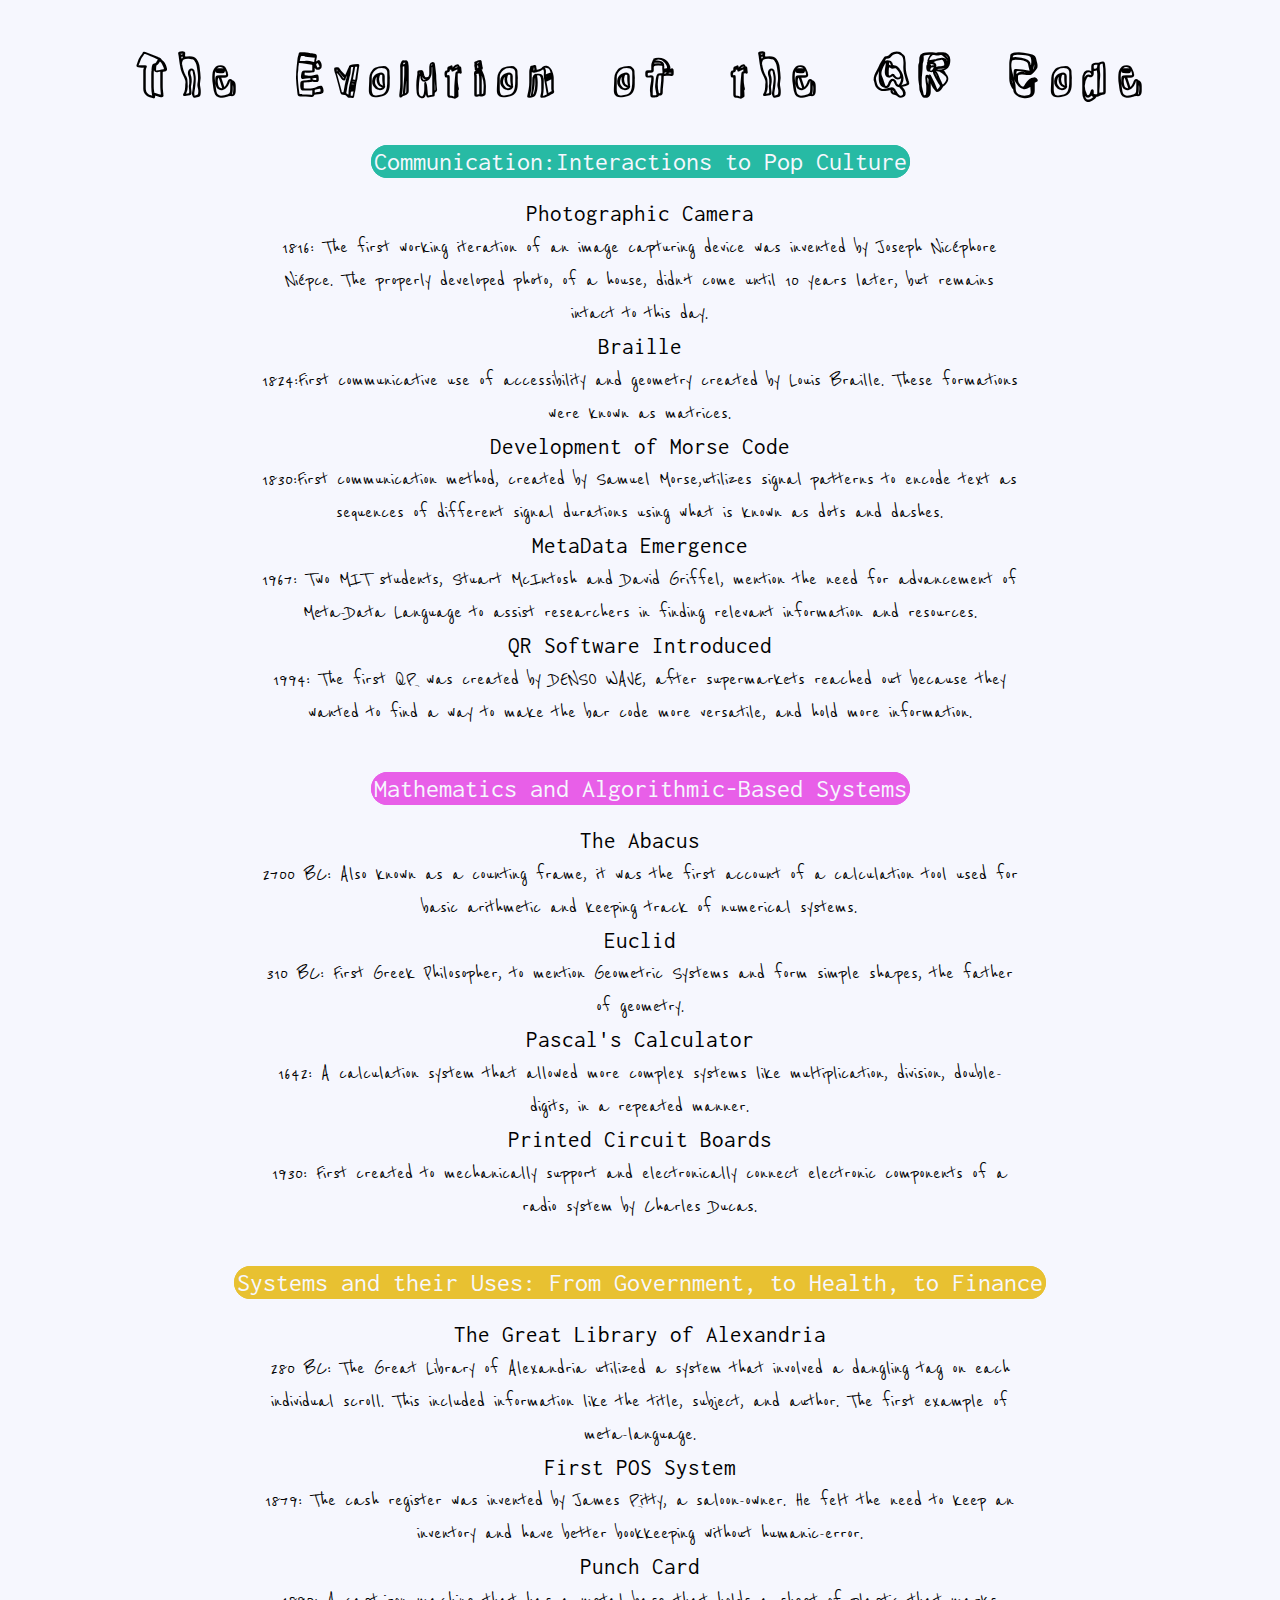
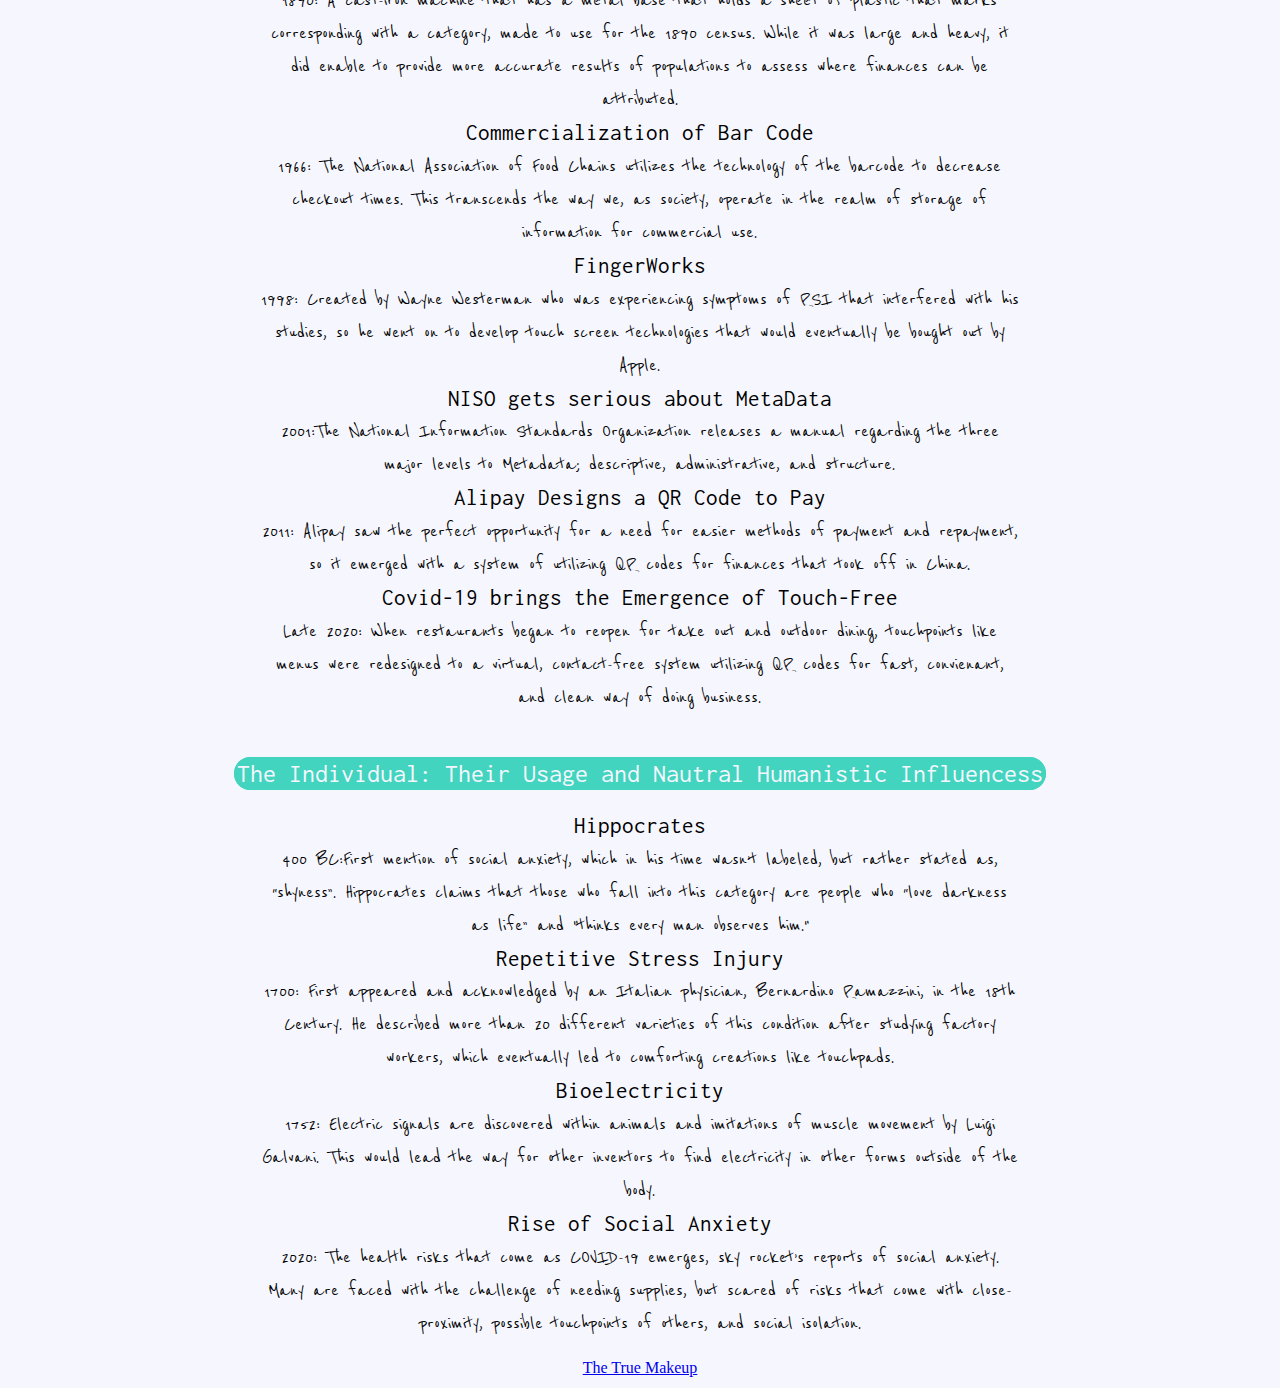
==== commit 2f907e0a: "Update index.html" ====
--- a/legacymap/index.html
+++ b/legacymap/index.html
@@ -10,7 +10,6 @@
   </head>
   <body>
     <h1> The Evolution of the QR Code </h1>
-    <button type="submit" formaction="https://andeb188.github.io/legacymap/other.html">Click me</button>
     <div class="Communication:Interactions to Pop Culture">
       <p1> Communication:Interactions to Pop Culture </p1>
       <dl>
@@ -72,7 +71,7 @@
               <dt>Rise of Social Anxiety </dt>
               <dd>2020: The health risks that come as COVID-19 emerges, sky rocket’s reports of social anxiety. Many are faced with the challenge of needing supplies, but scared of risks that come with close-proximity, possible touchpoints of others, and social isolation. </dd>
             </dl>
-            <li><a href="other.html">About</a></li>
+            <li><a href="other.html">The True Makeup</a></li>
           </div>
         </div>
       </div>
